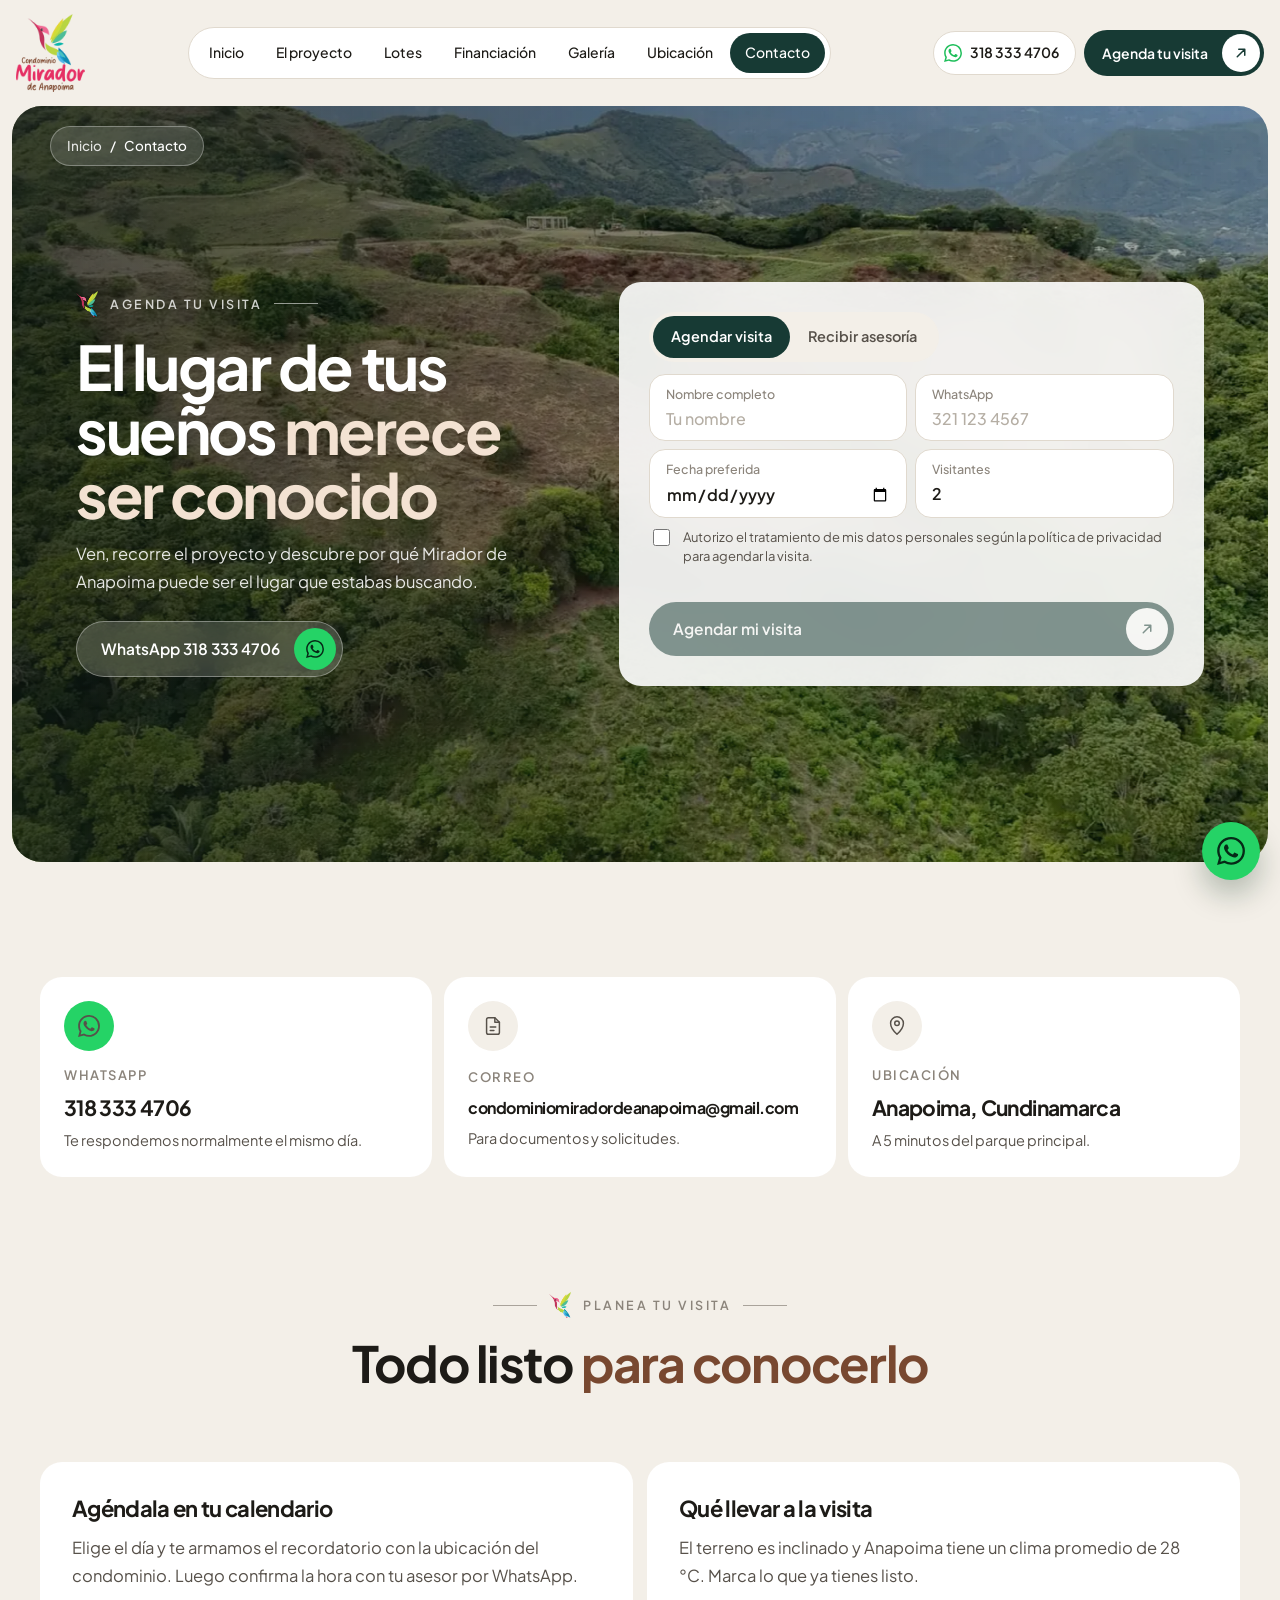
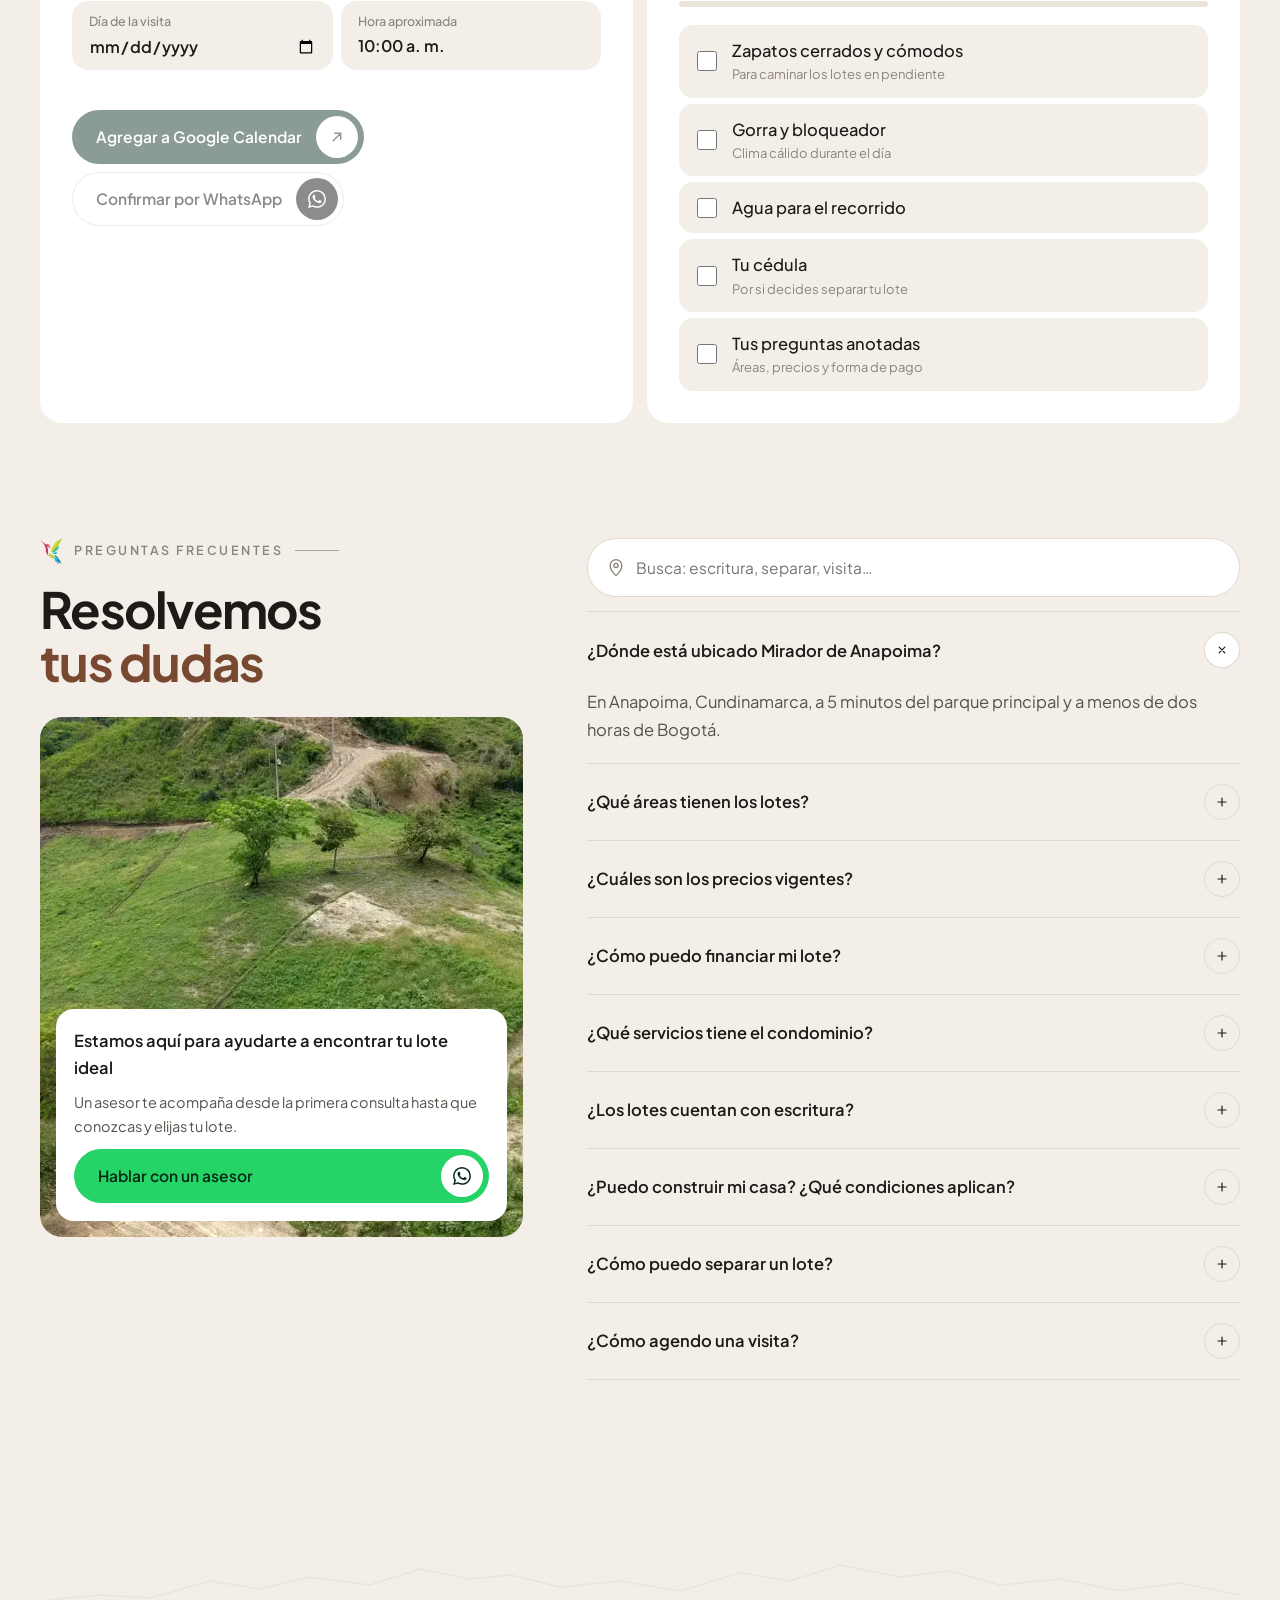
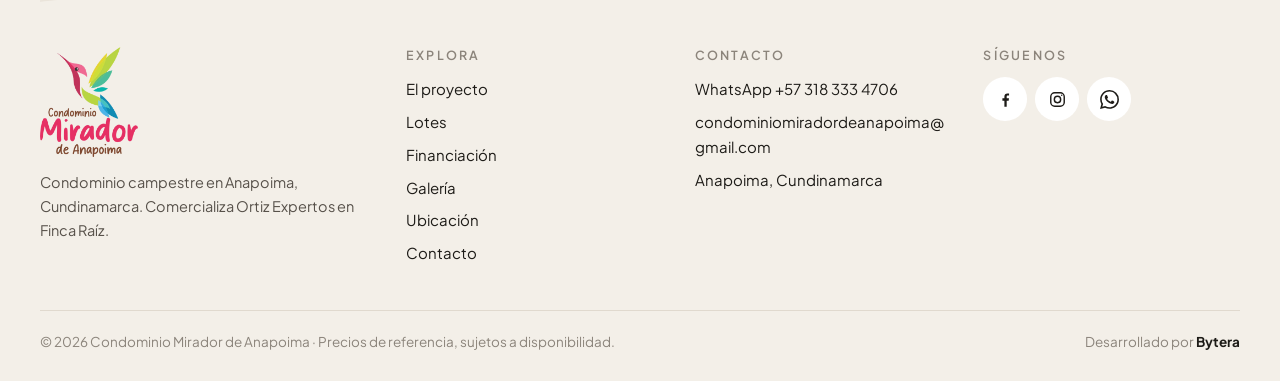
==== contacto.html @ 3b73dcd1 "Sitio de 7 páginas: día en Mirador, lotes con favoritos y comparador, simulador y planeación de visi" ====
<!doctype html>
<html lang="es">
<head>
<meta charset="utf-8">
<meta name="viewport" content="width=device-width, initial-scale=1, viewport-fit=cover">
<title>Contacto · Mirador de Anapoima</title>
<meta name="description" content="Agenda tu visita al Condominio Mirador de Anapoima o recibe asesoría por WhatsApp.">
<meta name="robots" content="noindex, nofollow">
<link rel="icon" href="fotos/colibri.png">
<link rel="preconnect" href="https://fonts.googleapis.com">
<link rel="preconnect" href="https://fonts.gstatic.com" crossorigin>
<link rel="stylesheet" href="https://fonts.googleapis.com/css2?family=Plus+Jakarta+Sans:wght@400;500;600;700;800&display=swap">
<link rel="stylesheet" href="estilos.css">
</head>
<body data-pagina="contacto">
<svg width="0" height="0" style="position:absolute" aria-hidden="true">
  <symbol id="i-flecha" viewBox="0 0 24 24"><path fill="none" stroke="currentColor" stroke-width="2" stroke-linecap="round" stroke-linejoin="round" d="M7 17L17 7M9 7h8v8"/></symbol>
  <symbol id="i-der" viewBox="0 0 24 24"><path fill="none" stroke="currentColor" stroke-width="2" stroke-linecap="round" stroke-linejoin="round" d="M5 12h14M13 6l6 6-6 6"/></symbol>
  <symbol id="i-izq" viewBox="0 0 24 24"><path fill="none" stroke="currentColor" stroke-width="2" stroke-linecap="round" stroke-linejoin="round" d="M19 12H5M11 6l-6 6 6 6"/></symbol>
  <symbol id="i-wa" viewBox="0 0 24 24"><path fill="currentColor" d="M17.472 14.382c-.297-.149-1.758-.867-2.03-.967-.273-.099-.471-.148-.67.15-.197.297-.767.966-.94 1.164-.173.199-.347.223-.644.075-.297-.15-1.255-.463-2.39-1.475-.883-.788-1.48-1.761-1.653-2.059-.173-.297-.018-.458.13-.606.134-.133.298-.347.446-.52.149-.174.198-.298.298-.497.099-.198.05-.371-.025-.52-.075-.149-.669-1.612-.916-2.207-.242-.579-.487-.5-.669-.51-.173-.008-.371-.01-.57-.01-.198 0-.52.074-.792.372-.272.297-1.04 1.016-1.04 2.479 0 1.462 1.065 2.875 1.213 3.074.149.198 2.096 3.2 5.077 4.487.709.306 1.262.489 1.694.625.712.227 1.36.195 1.871.118.571-.085 1.758-.719 2.006-1.413.248-.694.248-1.289.173-1.413-.074-.124-.272-.198-.57-.347m-5.421 7.403h-.004a9.87 9.87 0 01-5.031-1.378l-.361-.214-3.741.982.998-3.648-.235-.374a9.86 9.86 0 01-1.51-5.26c.001-5.45 4.436-9.884 9.888-9.884 2.64 0 5.122 1.03 6.988 2.898a9.825 9.825 0 012.893 6.994c-.003 5.45-4.437 9.884-9.885 9.884m8.413-18.297A11.815 11.815 0 0012.05 0C5.495 0 .16 5.335.157 11.892c0 2.096.547 4.142 1.588 5.945L.057 24l6.305-1.654a11.882 11.882 0 005.683 1.448h.005c6.554 0 11.89-5.335 11.893-11.893a11.821 11.821 0 00-3.48-8.413z"/></symbol>
  <symbol id="i-tel" viewBox="0 0 24 24"><path fill="none" stroke="currentColor" stroke-width="1.8" stroke-linecap="round" stroke-linejoin="round" d="M5 4h4l2 5-2.5 1.5a11 11 0 0 0 5 5L15 13l5 2v4a2 2 0 0 1-2 2A16 16 0 0 1 3 6a2 2 0 0 1 2-2"/></symbol>
  <symbol id="i-play" viewBox="0 0 24 24"><path fill="currentColor" d="M7 4.5v15a1 1 0 0 0 1.5.86l12.5-7.5a1 1 0 0 0 0-1.72L8.5 3.64A1 1 0 0 0 7 4.5z"/></symbol>
  <symbol id="i-check" viewBox="0 0 24 24"><path fill="none" stroke="currentColor" stroke-width="2.2" stroke-linecap="round" stroke-linejoin="round" d="M5 12.5l4.5 4.5L19 7.5"/></symbol>
  <symbol id="i-hoja" viewBox="0 0 24 24"><g fill="none" stroke="currentColor" stroke-width="1.6" stroke-linecap="round" stroke-linejoin="round"><path d="M5 19c0-8 5-13 15-14-1 10-6 15-14 15"/><path d="M5 19c3-4 6-7 10-9"/></g></symbol>
  <symbol id="i-casa" viewBox="0 0 24 24"><g fill="none" stroke="currentColor" stroke-width="1.6" stroke-linecap="round" stroke-linejoin="round"><path d="M4 11l8-7 8 7v9a1 1 0 0 1-1 1h-5v-6h-4v6H5a1 1 0 0 1-1-1z"/></g></symbol>
  <symbol id="i-pin" viewBox="0 0 24 24"><g fill="none" stroke="currentColor" stroke-width="1.6" stroke-linecap="round" stroke-linejoin="round"><path d="M12 21s7-6.2 7-12a7 7 0 0 0-14 0c0 5.8 7 12 7 12z"/><circle cx="12" cy="9" r="2.5"/></g></symbol>
  <symbol id="i-sube" viewBox="0 0 24 24"><g fill="none" stroke="currentColor" stroke-width="1.6" stroke-linecap="round" stroke-linejoin="round"><path d="M3 17l6-6 4 4 8-8"/><path d="M15 7h6v6"/></g></symbol>
  <symbol id="i-doc" viewBox="0 0 24 24"><g fill="none" stroke="currentColor" stroke-width="1.6" stroke-linecap="round" stroke-linejoin="round"><path d="M14 3H7a2 2 0 0 0-2 2v14a2 2 0 0 0 2 2h10a2 2 0 0 0 2-2V8z"/><path d="M14 3v5h5M9 13h6M9 17h4"/></g></symbol>
  <symbol id="i-escudo" viewBox="0 0 24 24"><g fill="none" stroke="currentColor" stroke-width="1.6" stroke-linecap="round" stroke-linejoin="round"><path d="M12 3l7 3v5c0 4.5-3 8.5-7 10-4-1.5-7-5.5-7-10V6z"/><path d="M9 12l2 2 4-4"/></g></symbol>
  <symbol id="i-arbol" viewBox="0 0 24 24"><g fill="none" stroke="currentColor" stroke-width="1.6" stroke-linecap="round" stroke-linejoin="round"><path d="M12 22v-6"/><path d="M12 16c-4 0-6-2.5-6-5.5S8.5 5 12 2c3.5 3 6 5.5 6 8.5S16 16 12 16z"/></g></symbol>
  <symbol id="i-sendero" viewBox="0 0 24 24"><g fill="none" stroke="currentColor" stroke-width="1.6" stroke-linecap="round" stroke-linejoin="round"><path d="M8 21c0-4 8-4 8-8s-6-3-6-6 3-4 3-4"/><circle cx="18" cy="5" r="2"/></g></symbol>
  <symbol id="i-cerrar" viewBox="0 0 24 24"><path fill="none" stroke="currentColor" stroke-width="2" stroke-linecap="round" d="M6 6l12 12M18 6L6 18"/></symbol>
  <symbol id="i-menu" viewBox="0 0 24 24"><path fill="none" stroke="currentColor" stroke-width="2" stroke-linecap="round" d="M4 8h16M4 16h16"/></symbol>
  <symbol id="i-fb" viewBox="0 0 24 24"><path fill="currentColor" d="M13.5 21v-7.5h2.5l.4-3h-2.9V8.6c0-.9.3-1.5 1.5-1.5h1.5V4.4c-.3 0-1.2-.1-2.2-.1-2.2 0-3.7 1.3-3.7 3.8v2.4H8.1v3h2.5V21z"/></symbol>
  <symbol id="i-ig" viewBox="0 0 24 24"><g fill="none" stroke="currentColor" stroke-width="1.8"><rect x="3.5" y="3.5" width="17" height="17" rx="5"/><circle cx="12" cy="12" r="4"/><circle cx="17.3" cy="6.7" r=".9" fill="currentColor" stroke="none"/></g></symbol>
</svg>
<a class="saltar" href="#contenido">Ir al contenido</a>
<div class="cab-envoltura" id="cab-env">
<header class="cab" id="cab">
  <a class="cab__logo" href="index.html" aria-label="Condominio Mirador de Anapoima, inicio"><img src="fotos/logo.webp" alt="Condominio Mirador de Anapoima" width="356" height="400"></a>
  <nav class="cab__nav" id="menu" aria-label="Páginas"><a href="index.html">Inicio</a><a href="proyecto.html">El proyecto</a><a href="lotes.html">Lotes</a><a href="financiacion.html">Financiación</a><a href="galeria.html">Galería</a><a href="ubicacion.html">Ubicación</a><a href="contacto.html" aria-current="page">Contacto</a></nav>
  <div class="cab__acc">
    <a class="cab__tel" data-wa="Hola, vengo de la página del Condominio Mirador de Anapoima y quiero más información." data-donde="cabecera" href="#"><svg><use href="#i-wa"/></svg>318 333 4706</a>
    <a class="btn btn--oscuro" href="contacto.html">Agenda tu visita<span class="btn__c"><svg><use href="#i-flecha"/></svg></span></a>
    <button class="cab__menu" type="button" aria-expanded="false" aria-controls="menu" aria-label="Abrir menú"><svg><use href="#i-menu"/></svg></button>
  </div>
</header>
</div>
<main id="contenido">

<div class="marco">
<section class="contacto contacto--hero sobre-foto" aria-labelledby="t-ph">
  <img class="contacto__foto" data-parallax src="fotos/montanas.webp" srcset="fotos/montanas-900.webp 900w, fotos/montanas.webp 1600w" sizes="100vw" alt="" width="1600" height="900" fetchpriority="high">
  <nav class="migas vidrio" aria-label="Ruta"><a href="index.html">Inicio</a><span aria-hidden="true">/</span><span>Contacto</span></nav>
  <div class="contacto__in carril" style="padding:0">
    <div>
      <p class="ceja"><img src="fotos/colibri.png" alt="" width="172" height="200">Agenda tu visita</p>
      <h1 id="t-ph" class="entra">El lugar de tus sueños <em>merece ser conocido</em></h1>
      <p class="texto entra" style="--d:.15s">Ven, recorre el proyecto y descubre por qué Mirador de Anapoima puede ser el lugar que estabas buscando.</p>
      <div class="contacto__wa entra" style="--d:.25s"><a class="btn btn--vidrio" data-wa="Hola, vengo de la página del Condominio Mirador de Anapoima y quiero más información." data-donde="contacto" href="#">WhatsApp 318 333 4706<span class="btn__c"><svg><use href="#i-wa"/></svg></span></a></div>
    </div>
    <div class="panel-form entra" style="--d:.2s" id="visita">
      <div class="pestanas" role="tablist" aria-label="Tipo de solicitud">
        <button type="button" role="tab" id="tab-visita" aria-selected="true" aria-controls="form-visita">Agendar visita</button>
        <button type="button" role="tab" id="tab-asesoria" aria-selected="false" aria-controls="f-asesoria">Recibir asesoría</button>
      </div>
      <form id="form-visita" role="tabpanel" aria-labelledby="tab-visita" novalidate>
        <div class="campos">
          <div class="campo"><label for="v-nombre">Nombre completo</label><input id="v-nombre" autocomplete="name" placeholder="Tu nombre"></div>
          <div class="campo"><label for="v-tel">WhatsApp</label><input id="v-tel" inputmode="tel" autocomplete="tel-national" placeholder="321 123 4567"></div>
          <div class="campo"><label for="v-fecha">Fecha preferida</label><input id="v-fecha" type="date"></div>
          <div class="campo"><label for="v-personas">Visitantes</label><select id="v-personas"><option>1</option><option selected>2</option><option>3</option><option>4</option><option>5</option><option value="6 o más">6 o más</option></select></div>
        </div>
        <label class="consentimiento"><input type="checkbox" id="v-ok">Autorizo el tratamiento de mis datos personales según la política de privacidad para agendar la visita.</label>
        <p class="form-msj" id="v-msj"></p>
        <a class="btn btn--oscuro btn--ancho" id="v-enviar" href="#" target="_blank" rel="noopener">Agendar mi visita<span class="btn__c"><svg><use href="#i-flecha"/></svg></span></a>
      </form>
      <form id="f-asesoria" role="tabpanel" aria-labelledby="tab-asesoria" hidden novalidate>
        <div class="campos">
          <div class="campo"><label for="a-nombre">Nombre completo</label><input id="a-nombre" autocomplete="name" placeholder="Tu nombre"></div>
          <div class="campo"><label for="a-tel">WhatsApp</label><input id="a-tel" inputmode="tel" autocomplete="tel-national" placeholder="321 123 4567"></div>
        </div>
        <fieldset style="border:0;padding:0;margin:0">
          <legend style="font-size:13px;color:var(--gris);margin-bottom:8px;font-weight:500">¿Qué buscas?</legend>
          <div class="opciones">
            <label><input type="radio" name="busca" value="vivir"><span>Vivir</span></label>
            <label><input type="radio" name="busca" value="vacacionar"><span>Vacacionar</span></label>
            <label><input type="radio" name="busca" value="invertir"><span>Invertir</span></label>
          </div>
        </fieldset>
        <label class="consentimiento"><input type="checkbox" id="a-ok">Autorizo el tratamiento de mis datos personales según la política de privacidad para recibir asesoría.</label>
        <p class="form-msj" id="a-msj"></p>
        <a class="btn btn--oscuro btn--ancho" id="a-enviar" href="#" target="_blank" rel="noopener">Recibir asesoría<span class="btn__c"><svg><use href="#i-wa"/></svg></span></a>
      </form>
    </div>
  </div>
</section>
</div>

<section class="seccion carril" aria-label="Canales de contacto">
  <div class="canales">
    <a class="canal" data-wa="Hola, vengo de la página del Condominio Mirador de Anapoima y quiero más información." data-donde="canal" href="#" data-revelar><span class="canal__ic canal__ic--wa"><svg><use href="#i-wa"/></svg></span><small>WhatsApp</small><b>318 333 4706</b><span>Te respondemos normalmente el mismo día.</span></a>
    <div class="canal" data-revelar style="--d:.1s"><span class="canal__ic"><svg><use href="#i-doc"/></svg></span><small>Correo</small><b class="canal__correo">condominiomiradordeanapoima@gmail.com</b><span>Para documentos y solicitudes.</span></div>
    <a class="canal" href="ubicacion.html" data-revelar style="--d:.2s"><span class="canal__ic"><svg><use href="#i-pin"/></svg></span><small>Ubicación</small><b>Anapoima, Cundinamarca</b><span>A 5 minutos del parque principal.</span></a>
  </div>
</section>

<section class="carril" aria-labelledby="t-planea" style="padding-bottom:clamp(72px,9vw,120px)">
  <div class="intro__titulo" data-revelar><p class="ceja"><img src="fotos/colibri.png" alt="" width="172" height="200">Planea tu visita</p><h2 id="t-planea">Todo listo <em>para conocerlo</em></h2></div>
  <div class="visita-util">
    <div class="util" data-revelar>
      <h3>Agéndala en tu calendario</h3>
      <p>Elige el día y te armamos el recordatorio con la ubicación del condominio. Luego confirma la hora con tu asesor por WhatsApp.</p>
      <div class="campos">
        <div class="campo"><label for="cal-fecha">Día de la visita</label><input id="cal-fecha" type="date"></div>
        <div class="campo"><label for="cal-hora">Hora aproximada</label><select id="cal-hora"><option value="08">8:00 a. m.</option><option value="10" selected>10:00 a. m.</option><option value="14">2:00 p. m.</option><option value="16">4:00 p. m.</option></select></div>
      </div>
      <p class="form-msj" id="cal-msj"></p>
      <div class="cal-acc">
        <a class="btn btn--oscuro" id="cal-google" href="#" target="_blank" rel="noopener">Agregar a Google Calendar<span class="btn__c"><svg><use href="#i-flecha"/></svg></span></a>
        <a class="btn btn--linea" id="cal-wa" href="#" target="_blank" rel="noopener">Confirmar por WhatsApp<span class="btn__c"><svg><use href="#i-wa"/></svg></span></a>
      </div>
    </div>
    <div class="util" data-revelar style="--d:.1s">
      <h3>Qué llevar a la visita</h3>
      <p>El terreno es inclinado y Anapoima tiene un clima promedio de 28 °C. Marca lo que ya tienes listo.</p>
      <div class="llevar__progreso" aria-hidden="true"><i id="llevar-barra"></i></div>
      <ul class="llevar" id="llevar">
        <li><label><input type="checkbox" value="zapatos"><span>Zapatos cerrados y cómodos<small>Para caminar los lotes en pendiente</small></span></label></li>
        <li><label><input type="checkbox" value="sol"><span>Gorra y bloqueador<small>Clima cálido durante el día</small></span></label></li>
        <li><label><input type="checkbox" value="agua"><span>Agua para el recorrido</span></label></li>
        <li><label><input type="checkbox" value="cedula"><span>Tu cédula<small>Por si decides separar tu lote</small></span></label></li>
        <li><label><input type="checkbox" value="preguntas"><span>Tus preguntas anotadas<small>Áreas, precios y forma de pago</small></span></label></li>
      </ul>
    </div>
  </div>
</section>

<section class="carril" aria-labelledby="t-faq" style="padding-bottom:clamp(72px,9vw,120px)">
  <div class="preguntas">
    <div data-revelar>
      <p class="ceja"><img src="fotos/colibri.png" alt="" width="172" height="200">Preguntas frecuentes</p>
      <h2 id="t-faq">Resolvemos <em>tus dudas</em></h2>
      <div class="asesor">
        <img data-parallax src="fotos/lote-arboles.webp" alt="" width="1600" height="900" loading="lazy">
        <div class="asesor__tarjeta">
          <b>Estamos aquí para ayudarte a encontrar tu lote ideal</b>
          <p>Un asesor te acompaña desde la primera consulta hasta que conozcas y elijas tu lote.</p>
          <a class="btn btn--wa btn--ancho" data-wa="Hola, vengo de la página del Condominio Mirador de Anapoima y quiero hablar con un asesor." data-donde="asesor" href="#">Hablar con un asesor<span class="btn__c"><svg><use href="#i-wa"/></svg></span></a>
        </div>
      </div>
    </div>
    <div data-revelar style="--d:.1s">
      <label class="faq-buscar"><svg><use href="#i-pin"/></svg><span class="sr-only">Buscar en las preguntas</span><input id="faq-buscar" type="search" placeholder="Busca: escritura, separar, visita…" autocomplete="off"></label>
      <p class="faq-nada" id="faq-nada" hidden>No encontramos esa pregunta. Escríbenos por WhatsApp y te respondemos.</p>
    <div class="faq" id="faq-lista">
      <details open><summary>¿Dónde está ubicado Mirador de Anapoima?</summary><p>En Anapoima, Cundinamarca, a 5 minutos del parque principal y a menos de dos horas de Bogotá.</p></details>
      <details><summary>¿Qué áreas tienen los lotes?</summary><p>Los lotes son desde 1.000 m². En el plano de la página de lotes ves el área de cada uno.</p></details>
      <details><summary>¿Cuáles son los precios vigentes?</summary><p>Los lotes están desde $220.000.000. El precio de cada lote te lo confirma tu asesor.</p></details>
      <details><summary>¿Cómo puedo financiar mi lote?</summary><p>Directo con el proyecto: separas con $2.000.000, completas la cuota inicial de $42.000.000 y pagas el saldo hasta en 12 meses.</p></details>
      <details><summary>¿Qué servicios tiene el condominio?</summary><p>Portería con control de acceso, zonas verdes y paisajismo, y senderos ecológicos.</p></details>
      <details><summary>¿Los lotes cuentan con escritura?</summary><p>Sí. Cada lote se entrega con escritura individual a nombre del comprador.</p></details>
      <details><summary>¿Puedo construir mi casa? ¿Qué condiciones aplican?</summary><p>Sí. Puedes partir de uno de los modelos de casa propuestos por el proyecto y adaptarlo a tu estilo. Tu asesor te explica las condiciones de construcción.</p></details>
      <details><summary>¿Cómo puedo separar un lote?</summary><p>Con $2.000.000, que se pagan en la cuenta del proyecto. Tu asesor te da los datos y te acompaña en el proceso.</p></details>
      <details><summary>¿Cómo agendo una visita?</summary><p>Con el formulario de esta página o por WhatsApp. Las visitas son con cita previa; si no puedes venir, te mostramos el proyecto por videollamada.</p></details>
    </div>
    </div>
  </div>
</section>

</main>
<footer class="pie">
  <div class="carril">
    <svg class="horizonte" data-revelar viewBox="0 0 1200 60" preserveAspectRatio="none" aria-hidden="true"><path d="M0 50 L60 44 L110 47 L170 30 L220 38 L270 26 L330 34 L380 18 L430 28 L470 24 L520 36 L580 30 L640 40 L700 22 L750 30 L800 14 L860 26 L910 20 L960 34 L1020 28 L1080 40 L1140 32 L1200 44"/></svg>
    <div class="pie__in">
      <div class="pie__marca">
        <img src="fotos/logo.webp" alt="Condominio Mirador de Anapoima" width="356" height="400" loading="lazy">
        <p>Condominio campestre en Anapoima, Cundinamarca. Comercializa Ortiz Expertos en Finca Raíz.</p>
      </div>
      <div>
        <h3>Explora</h3>
        <ul><li><a href="proyecto.html">El proyecto</a></li><li><a href="lotes.html">Lotes</a></li><li><a href="financiacion.html">Financiación</a></li><li><a href="galeria.html">Galería</a></li><li><a href="ubicacion.html">Ubicación</a></li><li><a href="contacto.html">Contacto</a></li></ul>
      </div>
      <div>
        <h3>Contacto</h3>
        <ul>
          <li><a data-wa="Hola, vengo de la página del Condominio Mirador de Anapoima y quiero más información." data-donde="pie" href="#">WhatsApp +57 318 333 4706</a></li>
          <li>condominiomiradordeanapoima@gmail.com</li>
          <li>Anapoima, Cundinamarca</li>
        </ul>
      </div>
      <div>
        <h3>Síguenos</h3>
        <div class="redes">
          <a href="https://www.facebook.com/people/Condominio-Mirador-de-Anapoima/61586547830422/" target="_blank" rel="noopener" aria-label="Facebook"><svg><use href="#i-fb"/></svg></a>
          <a href="https://instagram.com/condominiomiradoranapoima" target="_blank" rel="noopener" aria-label="Instagram"><svg><use href="#i-ig"/></svg></a>
          <a data-wa="Hola, vengo de la página del Condominio Mirador de Anapoima y quiero más información." data-donde="pie-redes" href="#" aria-label="WhatsApp"><svg><use href="#i-wa"/></svg></a>
        </div>
      </div>
    </div>
    <div class="pie__legal">
      <span>© 2026 Condominio Mirador de Anapoima · Precios de referencia, sujetos a disponibilidad.</span>
      <span>Desarrollado por <a href="https://wa.me/573237081669?text=Hola%20Bytera%2C%20vengo%20del%20sitio%20web%20de%20Condominio%20Mirador%20de%20Anapoima%20y%20me%20gust%C3%B3%20mucho.%20Quiero%20cotizar%20un%20sitio%20web%20profesional%20para%20mi%20negocio.%20%C2%BFCu%C3%A1ndo%20podemos%20hablar%3F" target="_blank" rel="noopener" style="text-decoration:none"><b>Bytera</b></a></span>
    </div>
  </div>
</footer>
<a class="wa-flota" data-wa="Hola, vengo de la página del Condominio Mirador de Anapoima y quiero más información." data-donde="flotante" href="#" aria-label="Escríbenos por WhatsApp"><svg><use href="#i-wa"/></svg></a>
<div class="barra-movil">
  <a class="btn btn--wa" data-wa="Hola, vengo de la página del Condominio Mirador de Anapoima y quiero más información." data-donde="barra-movil" href="#">WhatsApp</a>
  <a class="btn btn--oscuro" href="lotes.html">Ver lotes</a>
</div>
<dialog class="visor" id="visor" aria-label="Fotos del condominio">
  <div class="visor__in">
    <div class="visor__cab"><span id="visor-txt"></span><button type="button" data-cerrar aria-label="Cerrar"><svg><use href="#i-cerrar"/></svg></button></div>
    <div class="visor__img"><img id="visor-img" alt=""></div>
    <div class="visor__pie"><button type="button" data-ant aria-label="Foto anterior"><svg><use href="#i-izq"/></svg></button><button type="button" data-sig aria-label="Foto siguiente"><svg><use href="#i-der"/></svg></button></div>
  </div>
</dialog>
<script src="app.js" defer></script>
</body>
</html>
---- estilos.css ----
/* Lenguaje de las referencias: foto dentro de un marco redondeado sobre fondo crema, menú de vidrio,
   serif elegante con cursivas + sans limpia, datos en tarjetas de vidrio, pastillas con flecha en círculo,
   bloque verde profundo de contraste. El magenta del logo queda como acento fino. Apariencia clara a propósito. */
:root{
  color-scheme:light;
  --crema:#F3EFE8;
  --crema-2:#EAE4DA;
  --blanco:#FFFFFF;
  --tinta:#1D1B17;
  --tinta-2:#57514A;
  --gris:#8B847B;
  --linea:#E0D9CE;
  --verde:#173A34;
  --verde-2:#21493F;
  --cafe:#784830;
  --magenta:#E43060;
  --sobre-verde:#D9E0DA;
  --sobre-verde-2:#9DAEA3;
  --acento:#D23A63;
  --disponible:#7FA05A;
  --reservado:#D6A85A;
  --vendido:#CBC4B9;
  --whatsapp:#25D366;
  --whatsapp-tinta:#062A17;
  --f-sans:'Plus Jakarta Sans',system-ui,-apple-system,'Segoe UI',sans-serif;
  --r-marco:30px; --r-tarjeta:22px; --r-chico:14px;
  --curva:cubic-bezier(.22,.8,.26,1);
  --carril:1240px;
}
*,*::before,*::after{box-sizing:border-box}
[hidden]{display:none!important}
html{scroll-behavior:smooth;scroll-padding-top:90px;overflow-x:clip}
body{margin:0;background:var(--crema);color:var(--tinta);font-family:var(--f-sans);font-size:16.5px;line-height:1.65;-webkit-font-smoothing:antialiased;overflow-x:clip}
img{max-width:100%;height:auto;display:block}
a{color:inherit}
button,input,select{font:inherit;color:inherit}
:focus-visible{outline:2px solid var(--tinta);outline-offset:3px}
.sobre-foto :focus-visible,.verde :focus-visible{outline-color:#fff}
.sr-only{position:absolute!important;width:1px;height:1px;padding:0;margin:-1px;overflow:hidden;clip:rect(0,0,0,0);white-space:nowrap;border:0}
.carril{max-width:var(--carril);margin:0 auto;padding-left:max(20px,env(safe-area-inset-left,0px));padding-right:max(20px,env(safe-area-inset-right,0px))}
.marco{margin-inline:max(12px,env(safe-area-inset-left,0px))}
.saltar{position:fixed;top:-100px;left:16px;z-index:100;padding:12px 18px;background:#fff;border-radius:999px;font-weight:600}
.saltar:focus{top:12px}

/* Tipos */
h1,h2,h3{margin:0;font-weight:400;text-wrap:balance}
h2{font-family:var(--f-sans);font-weight:700;font-size:clamp(32px,3.9vw,52px);line-height:1.08;letter-spacing:-.035em}
h2 em,h1 em{font-style:normal;color:var(--cafe)}
h3{font-family:var(--f-sans);font-weight:600;font-size:18px;line-height:1.3}
.ceja{display:flex;align-items:center;gap:12px;margin:0 0 18px;font-size:12.5px;font-weight:600;letter-spacing:.2em;text-transform:uppercase;color:var(--gris)}
.ceja::after{content:"";width:44px;height:1px;background:currentColor;opacity:.7}
.ceja img{width:22px;height:auto;flex:none}
.texto{color:var(--tinta-2);margin:14px 0 0;max-width:52ch}
.seccion{padding-block:clamp(72px,9vw,120px)}

/* Botones: pastilla con flecha en círculo */
.btn{display:inline-flex;align-items:center;gap:14px;min-height:54px;padding:6px 6px 6px 24px;border-radius:999px;font-weight:600;font-size:15.5px;text-decoration:none;border:0;cursor:pointer;transition:background .25s,color .25s,transform .25s var(--curva);white-space:nowrap;line-height:1.2}
.btn__c{display:grid;place-items:center;width:42px;height:42px;border-radius:50%;flex:none;transition:transform .35s var(--curva)}
.btn__c svg{width:18px;height:18px}
.btn:hover .btn__c{transform:rotate(45deg)}
.btn--oscuro{background:var(--verde);color:#fff}
.btn--oscuro .btn__c{background:#fff;color:var(--verde)}
.btn--oscuro:hover{background:#15211B}
.btn--blanco{background:#fff;color:var(--tinta)}
.btn--blanco .btn__c{background:var(--verde);color:#fff}
.btn--vidrio{background:rgba(255,255,255,.16);color:#fff;border:1px solid rgba(255,255,255,.35);backdrop-filter:blur(14px);-webkit-backdrop-filter:blur(14px)}
.btn--vidrio .btn__c{background:var(--whatsapp);color:var(--whatsapp-tinta)}
.btn--wa{background:var(--whatsapp);color:var(--whatsapp-tinta)}
.btn--wa .btn__c{background:#fff;color:var(--whatsapp-tinta)}
.btn--linea{background:transparent;color:var(--tinta);box-shadow:inset 0 0 0 1px var(--linea)}
.btn--linea .btn__c{background:var(--tinta);color:#fff}
.btn--simple{padding:0 24px;justify-content:center}
.btn--ancho{width:100%;justify-content:space-between}
.btn[aria-disabled="true"]{opacity:.5}

/* Portada */
.hero{position:relative;margin-top:0;border-radius:var(--r-marco);overflow:hidden;min-height:max(560px,min(calc(100vh - 118px),820px));min-height:max(560px,min(calc(100svh - 118px),820px));color:#fff;display:flex;flex-direction:column;background:var(--verde)}
.hero__foto{position:absolute;inset:0;width:100%;height:100%;object-fit:cover;object-position:50% 52%}
.hero::after{content:"";position:absolute;inset:0;z-index:1;background:linear-gradient(180deg,rgba(15,22,18,.38) 0%,rgba(15,22,18,0) 28%,rgba(15,22,18,.05) 55%,rgba(15,22,18,.66) 100%);pointer-events:none}
.hero>.hero__cuerpo,.hero>.hero__chip{position:relative;z-index:3}
.hero__chip{align-self:flex-start;margin:22px 0 0 clamp(18px,3vw,44px);display:inline-flex;align-items:center;gap:10px;padding:8px 16px 8px 8px;border-radius:999px;font-size:13.5px;font-weight:600}
.hero__chip img{width:30px;height:30px;border-radius:50%;background:#fff;padding:4px;object-fit:contain}
.cab{display:flex;align-items:center;gap:16px;padding:14px max(16px,env(safe-area-inset-right,0px)) 14px max(16px,env(safe-area-inset-left,0px));max-width:1440px;margin:0 auto}
.cab__logo{flex:none;display:block}
.cab__logo img{height:78px;width:auto}
.cab__nav{display:flex;gap:2px;margin:0 auto;padding:5px;border-radius:999px;background:#fff;border:1px solid var(--linea)}
.cab__nav a{padding:8px 15px;border-radius:999px;font-size:14px;font-weight:500;text-decoration:none;white-space:nowrap;transition:background .2s,color .2s}
.cab__nav a:hover{background:var(--crema);color:var(--tinta)}
.cab__acc{display:flex;align-items:center;gap:8px;flex:none}
.cab__tel{display:inline-flex;align-items:center;gap:8px;padding:9px 16px 9px 10px;border-radius:999px;background:#fff;border:1px solid var(--linea);font-size:14px;font-weight:600;text-decoration:none;white-space:nowrap}
.cab__tel svg{width:18px;height:18px;color:#1EBE5A}
.cab__acc .btn{min-height:46px;padding:4px 4px 4px 18px;font-size:14px}
.cab__acc .btn .btn__c{width:38px;height:38px}
.cab__menu{display:none;width:46px;height:46px;border-radius:50%;border:1px solid var(--linea);background:#fff;color:var(--tinta);cursor:pointer;place-items:center}
.cab__menu svg{width:20px;height:20px}
.hero__cuerpo{flex:1;display:grid;padding-top:40px;grid-template-columns:minmax(0,1fr) 230px;gap:24px;align-items:end;padding:0 clamp(18px,3vw,44px) clamp(96px,10vw,120px)}
.hero__sub{font-size:12.5px;font-weight:600;letter-spacing:.2em;text-transform:uppercase;margin:0 0 14px;color:rgba(255,255,255,.85)}
.hero h1{font-family:var(--f-sans);font-weight:700;font-size:clamp(44px,6vw,88px);line-height:1;letter-spacing:-.045em;max-width:12ch;animation:subir 1s var(--curva) both}
@keyframes subir{from{transform:translateY(18px)}to{transform:none}}
.hero h1 em{font-style:normal;color:#F3E2D2}
.hero__lead{max-width:40ch;margin:16px 0 0;color:rgba(255,255,255,.88);font-size:16px}
.cifras-vidrio{display:grid;gap:10px}
.vidrio{background:rgba(255,255,255,.14);border:1px solid rgba(255,255,255,.3);backdrop-filter:blur(18px);-webkit-backdrop-filter:blur(18px);border-radius:18px;padding:14px 18px}
.cifras-vidrio .vidrio b{display:block;font-family:var(--f-sans);font-weight:600;letter-spacing:-.03em;font-size:40px;line-height:1}
.cifras-vidrio .vidrio span{display:block;font-size:13.5px;color:rgba(255,255,255,.85);margin-top:4px;line-height:1.35}
.hero__pie{position:absolute;left:50%;bottom:0;transform:translateX(-50%);z-index:4;display:flex;gap:8px;padding:12px 12px 0;background:var(--crema);border-radius:26px 26px 0 0}
.hero__pie::before,.hero__pie::after{content:"";position:absolute;bottom:0;width:26px;height:26px;background:radial-gradient(circle at 0 0,transparent 25px,var(--crema) 26px)}
.hero__pie::before{left:-26px;background:radial-gradient(circle at 0 0,transparent 25px,var(--crema) 26px)}
.hero__pie::after{right:-26px;background:radial-gradient(circle at 100% 0,transparent 25px,var(--crema) 26px)}

/* Conoce */
.intro__titulo{text-align:center;max-width:760px;margin:0 auto clamp(44px,6vw,72px)}
.intro__titulo .ceja{justify-content:center}
.intro__titulo .ceja::before{content:"";width:44px;height:1px;background:currentColor;opacity:.7}
.intro{display:grid;grid-template-columns:minmax(0,1fr) minmax(0,1.05fr) minmax(0,1fr);gap:clamp(24px,4vw,56px);align-items:stretch}
.intro__txt{display:flex;flex-direction:column;gap:16px}
.intro__txt h3{font-size:22px;font-weight:600;letter-spacing:-.01em}
.intro__txt p{margin:0;color:var(--tinta-2)}
.intro__txt .btn{align-self:flex-start;margin-top:6px}
.intro__comer{margin-top:auto;padding-top:22px;font-size:13.5px;color:var(--gris)}
.intro__comer b{color:var(--tinta);font-weight:600}
.intro__foto{position:relative;border-radius:var(--r-tarjeta);overflow:hidden;min-height:440px;display:block;color:#fff;text-decoration:none}
.intro__foto img{position:absolute;inset:0;width:100%;height:100%;object-fit:cover;transition:transform 1s var(--curva)}
.intro__foto:hover img{transform:scale(1.04)}
.intro__foto::after{content:"";position:absolute;inset:0;background:linear-gradient(180deg,rgba(0,0,0,0) 55%,rgba(0,0,0,.55))}
.intro__play{position:absolute;z-index:1;left:18px;bottom:18px;right:18px;display:flex;align-items:center;gap:12px;font-weight:600;font-size:15px}
.intro__play span{display:grid;place-items:center;width:52px;height:52px;border-radius:50%;background:rgba(255,255,255,.2);border:1px solid rgba(255,255,255,.45);backdrop-filter:blur(12px);-webkit-backdrop-filter:blur(12px);flex:none}
.intro__play svg{width:18px;height:18px;margin-left:2px}
.intro__play small{display:block;font-weight:500;opacity:.85;font-size:13px}
.lista-fina{list-style:none;margin:0;padding:0;display:grid;align-content:start}
.lista-fina li{padding:16px 0;border-bottom:1px solid var(--linea)}
.lista-fina li:first-child{padding-top:0}
.lista-fina b{display:block;font-weight:600;font-size:16px}
.lista-fina span{display:block;color:var(--tinta-2);font-size:15px;margin-top:2px}
.cifras{display:grid;grid-template-columns:repeat(4,minmax(0,1fr));margin-top:clamp(56px,7vw,88px);border-top:1px solid var(--linea)}
.cifras div{padding:26px 24px 0;border-left:1px solid var(--linea)}
.cifras div:first-child{border-left:0;padding-left:0}
.cifras b{display:block;font-family:var(--f-sans);font-weight:600;letter-spacing:-.03em;font-size:clamp(44px,4.6vw,64px);line-height:1;letter-spacing:-.01em;font-variant-numeric:tabular-nums}
.cifras span{display:block;margin-top:8px;font-size:12.5px;font-weight:600;letter-spacing:.16em;text-transform:uppercase;color:var(--gris)}

/* Por qué Mirador */
.razones{position:relative;border-radius:var(--r-marco);overflow:hidden;color:#fff;padding:clamp(40px,6vw,80px) clamp(22px,5vw,72px)}
.razones__foto{position:absolute;inset:0;width:100%;height:100%;object-fit:cover}
.razones::after{content:"";position:absolute;inset:0;background:linear-gradient(90deg,rgba(14,22,17,.78),rgba(14,22,17,.35))}
.razones__in{position:relative;z-index:1;display:grid;grid-template-columns:minmax(0,.85fr) minmax(0,1.15fr);gap:clamp(28px,5vw,64px);align-items:center}
.razones h2{color:#fff}
.razones h2 em{color:rgba(255,255,255,.75)}
.razones .ceja{color:rgba(255,255,255,.75)}
.razones__grid{display:grid;grid-template-columns:1fr 1fr;gap:12px}
.razon{padding:22px}
.razon svg{width:28px;height:28px;margin-bottom:16px}
.razon h3{color:#fff;font-size:17px}
.razon p{margin:6px 0 0;font-size:14.5px;line-height:1.5;color:rgba(255,255,255,.82)}
.incluye{display:grid;grid-template-columns:repeat(4,minmax(0,1fr));margin-top:14px;background:#fff;border-radius:var(--r-tarjeta);padding:8px}
.incluye div{display:flex;align-items:center;gap:14px;padding:18px 20px;border-left:1px solid var(--linea)}
.incluye div:first-child{border-left:0}
.incluye i{display:grid;place-items:center;width:44px;height:44px;border-radius:50%;background:var(--crema);flex:none}
.incluye svg{width:20px;height:20px}
.incluye b{font-weight:600;font-size:15px;line-height:1.3}

/* Lotes */
.lotes{display:grid;grid-template-columns:minmax(0,.78fr) minmax(0,1.22fr);gap:clamp(24px,4vw,48px);align-items:start}
.datos-lote{list-style:none;margin:26px 0 0;padding:0;display:grid;gap:8px}
.datos-lote li{display:flex;align-items:center;gap:14px}
.datos-lote b{flex:none;min-width:150px;padding:9px 16px;border-radius:999px;background:var(--verde);color:#fff;font-weight:600;font-size:14.5px;text-align:center;font-variant-numeric:tabular-nums}
.datos-lote span{color:var(--tinta-2);font-size:15px}
.aviso{margin:22px 0 0;padding:12px 16px;border-radius:var(--r-chico);background:#FBF3DF;color:#5F4B12;font-size:14px;line-height:1.5}
.aviso b{color:#3F310A}
.plano{background:#fff;border-radius:var(--r-tarjeta);padding:12px;min-width:0}
.plano__lienzo{position:relative}
.plano svg{display:block;width:100%;height:auto;border-radius:14px}
.lote{cursor:pointer}
.lote:hover path{filter:brightness(1.08)}
.lote:focus-visible{outline:none}
.lote:focus-visible path,.lote.is-activo path{stroke:var(--tinta);stroke-width:3}
.marcador{position:absolute;width:42px;height:42px;border-radius:50%;background:#fff;box-shadow:0 8px 20px rgba(0,0,0,.25);display:grid;place-items:center;transform:translate(-50%,-115%);left:50%;top:50%;transition:left .9s var(--curva),top .9s var(--curva),opacity .3s;pointer-events:none;opacity:0}
.marcador::after{content:"";position:absolute;bottom:-6px;left:50%;width:12px;height:12px;background:#fff;transform:translateX(-50%) rotate(45deg);border-radius:2px}
.marcador img{width:26px;position:relative;z-index:1}
.marcador.is-visible{opacity:1}
.leyenda{display:flex;flex-wrap:wrap;gap:8px 18px;align-items:center;padding:12px 6px 2px;font-size:14px;color:var(--tinta-2)}
.leyenda span{display:inline-flex;align-items:center;gap:8px}
.leyenda i{width:12px;height:12px;border-radius:4px;display:inline-block}
.leyenda label{margin-left:auto;display:inline-flex;align-items:center;gap:8px;font-weight:600;color:var(--tinta);cursor:pointer}
.leyenda input{accent-color:var(--verde);width:17px;height:17px}
.ficha{margin-top:24px;background:#fff;border-radius:var(--r-tarjeta);padding:22px;display:grid;gap:14px}
.ficha__vacia b{display:block;font-family:var(--f-sans);font-weight:600;letter-spacing:-.03em;font-size:28px;line-height:1.05}
.ficha__vacia p{margin:6px 0 0;color:var(--tinta-2);font-size:15px}
.ficha__num{display:flex;justify-content:space-between;align-items:flex-start;gap:10px}
.ficha__num small{display:block;font-size:12px;font-weight:600;letter-spacing:.18em;text-transform:uppercase;color:var(--gris)}
.ficha__num b{font-family:var(--f-sans);font-weight:600;letter-spacing:-.03em;font-size:56px;line-height:.95}
.estado{display:inline-flex;align-items:center;gap:7px;padding:6px 12px;border-radius:999px;font-size:13px;font-weight:600;white-space:nowrap}
.estado::before{content:"";width:7px;height:7px;border-radius:50%;background:currentColor}
.estado--disponible{background:#EEF3E5;color:#4D6B2C}
.estado--reservado{background:#F8EEDA;color:#82601E}
.estado--vendido{background:#F0EDE8;color:#6F675E}
.filas{margin:0;padding:0;list-style:none}
.filas li{display:flex;justify-content:space-between;gap:14px;padding:11px 0;border-bottom:1px solid var(--linea);font-size:15px}
.filas li span{color:var(--tinta-2)}
.filas li b{font-weight:600;text-align:right;font-variant-numeric:tabular-nums}
.elegir select{appearance:none;-webkit-appearance:none;width:100%;border:1px solid var(--linea);border-radius:999px;padding:12px 44px 12px 18px;background:#fff url("data:image/svg+xml,%3Csvg xmlns='http://www.w3.org/2000/svg' viewBox='0 0 24 24' fill='none' stroke='%231D1B17' stroke-width='2' stroke-linecap='round'%3E%3Cpath d='M6 9l6 6 6-6'/%3E%3C/svg%3E") right 16px center/16px no-repeat;font-weight:600;font-size:15px}

/* Financiación: bloque verde */
.verde{background:var(--verde);color:var(--sobre-verde);border-radius:var(--r-marco)}
.verde h2{color:#fff}
.verde h2 em{color:var(--sobre-verde-2)}
.verde .ceja{color:var(--sobre-verde-2)}
.verde .texto{color:var(--sobre-verde)}
.sim{display:grid;grid-template-columns:minmax(0,1fr) minmax(0,1fr);gap:clamp(28px,5vw,72px);align-items:start;padding:clamp(36px,6vw,80px) clamp(22px,5vw,72px)}
.sim form{margin-top:30px;display:grid;gap:22px}
.ctrl{display:grid;gap:8px}
.ctrl__cab{display:flex;justify-content:space-between;align-items:baseline;gap:12px;flex-wrap:wrap;font-size:14px}
.ctrl__cab label,.ctrl__cab .et{font-weight:600;color:#fff}
.ctrl__cab small{color:var(--sobre-verde-2);font-size:13.5px}
.monto{display:flex;align-items:baseline;gap:6px;border-bottom:1px solid rgba(255,255,255,.3);padding:0 0 8px}
.monto:focus-within{border-color:#fff}
.monto span{font-family:var(--f-sans);font-weight:600;letter-spacing:-.03em;font-size:30px;color:var(--sobre-verde-2)}
.monto input{width:100%;min-width:0;border:0;outline:0;background:transparent;font-family:var(--f-sans);font-weight:600;letter-spacing:-.03em;font-size:clamp(34px,3.6vw,46px);color:#fff;font-variant-numeric:tabular-nums;padding:0;line-height:1.1}
.monto--chico span{font-size:24px}
.monto--chico input{font-size:30px}
.ctrl.is-error .monto{border-color:#FF9DB4}
.error{font-size:13.5px;color:#FFB3C5;margin:0;font-weight:600}
.dos{display:grid;grid-template-columns:1fr 1fr;gap:22px}
.fijo{font-family:var(--f-sans);font-weight:600;letter-spacing:-.03em;font-size:30px;color:#fff;padding:0 0 8px;border-bottom:1px dashed rgba(255,255,255,.25);line-height:1.1}
.segmento{display:inline-flex;padding:4px;border-radius:999px;background:rgba(255,255,255,.08);border:1px solid rgba(255,255,255,.16);justify-self:start}
.segmento button{border:0;background:transparent;padding:9px 18px;border-radius:999px;font-weight:600;font-size:14.5px;cursor:pointer;color:var(--sobre-verde)}
.segmento button[aria-pressed="true"]{background:#fff;color:var(--verde)}
.rango{width:100%;accent-color:#fff;height:26px}
.marcas{display:flex;justify-content:space-between;font-size:12.5px;color:var(--sobre-verde-2)}
.lote-elegido{display:flex;justify-content:space-between;align-items:center;gap:12px;padding:10px 10px 10px 16px;border-radius:999px;background:rgba(255,255,255,.1);font-weight:600;color:#fff;font-size:14.5px}
.lote-elegido button{border:0;background:#fff;color:var(--verde);border-radius:999px;padding:6px 12px;font-weight:600;font-size:13px;cursor:pointer}
.resumen{background:#fff;color:var(--tinta);border-radius:var(--r-tarjeta);padding:26px}
.resumen small{display:block;font-size:14px;color:var(--gris)}
.resumen__cuota{display:block;font-family:var(--f-sans);font-weight:600;letter-spacing:-.03em;font-size:clamp(48px,5.4vw,72px);line-height:1;margin-top:6px;font-variant-numeric:tabular-nums;white-space:nowrap}
.resumen__det{margin:8px 0 14px;color:var(--tinta-2);font-size:15px}
.cotiza{margin-top:18px;padding-top:18px;border-top:1px solid var(--linea);display:grid;gap:10px}
.cotiza b.t{font-weight:600;font-size:16px}
.campos{display:grid;grid-template-columns:1fr 1fr;gap:8px}
.campo{background:var(--crema);border:1px solid transparent;border-radius:16px;padding:9px 16px 7px;min-width:0;transition:border-color .2s,background .2s}
.campo:focus-within{border-color:var(--tinta);background:#fff}
.campo label{display:block;font-size:12.5px;color:var(--gris);font-weight:500}
.campo input,.campo select{width:100%;border:0;outline:0;background:transparent;padding:1px 0;font-size:16px;font-weight:600;min-width:0}
.campo select{appearance:none;-webkit-appearance:none;cursor:pointer}
.campo input::placeholder{color:#B5AEA4;font-weight:500}
.campo.is-error{border-color:var(--acento)}
.form-msj{font-size:13.5px;color:var(--acento);margin:0;min-height:1.2em;font-weight:600}
.legal{font-size:12.5px;color:var(--gris);margin:14px 0 0}
.verde .legal{color:var(--sobre-verde-2);padding:0 clamp(22px,5vw,72px) clamp(28px,4vw,44px);margin:0}

/* Recorrido y portafolio */
.doble{display:grid;grid-template-columns:minmax(0,1.15fr) minmax(0,.85fr);gap:14px}
.tour{position:relative;border-radius:var(--r-tarjeta);overflow:hidden;min-height:480px;color:#fff;text-decoration:none;display:flex;flex-direction:column;justify-content:space-between;padding:28px}
.tour img{position:absolute;inset:0;width:100%;height:100%;object-fit:cover;transition:transform 1.2s var(--curva)}
.tour:hover img{transform:scale(1.04)}
.tour::after{content:"";position:absolute;inset:0;background:linear-gradient(180deg,rgba(0,0,0,.35),rgba(0,0,0,0) 40%,rgba(0,0,0,.6))}
.tour>*:not(img){position:relative;z-index:1}
.tour__sello{align-self:flex-start;padding:8px 14px;border-radius:999px;font-size:13px;font-weight:600}
.tour__centro{position:absolute!important;left:50%;top:50%;transform:translate(-50%,-50%);width:118px;height:118px;border-radius:50%;display:grid;place-items:center;font-family:var(--f-sans);font-weight:600;letter-spacing:-.03em;font-size:36px}
.tour__centro::before{content:"";position:absolute;inset:-12px;border-radius:50%;border:1px solid rgba(255,255,255,.5);animation:latido 2.6s ease-out infinite}
@keyframes latido{from{transform:scale(.9);opacity:1}to{transform:scale(1.25);opacity:0}}
.tour h3{font-family:var(--f-sans);font-weight:600;letter-spacing:-.03em;font-size:clamp(30px,3vw,40px);line-height:1.05;max-width:16ch}
.tour p{margin:8px 0 0;max-width:40ch;color:rgba(255,255,255,.88);font-size:15px}
.portafolio{background:#fff;border-radius:var(--r-tarjeta);padding:clamp(24px,3vw,34px);display:flex;flex-direction:column;gap:14px}
.portafolio h3{font-family:var(--f-sans);font-weight:600;letter-spacing:-.03em;font-size:clamp(30px,3vw,40px);line-height:1.05}
.portafolio ul{list-style:none;margin:0;padding:0;display:grid;gap:8px}
.portafolio li{display:flex;gap:10px;align-items:flex-start;color:var(--tinta-2);font-size:15px}
.portafolio li svg{width:18px;height:18px;flex:none;margin-top:3px;color:var(--disponible)}
.portafolio form{margin-top:auto;display:grid;gap:8px}

/* Galería */
.galeria__cab{display:flex;flex-wrap:wrap;justify-content:space-between;align-items:end;gap:20px;margin-bottom:26px}
.filtros{display:flex;flex-wrap:wrap;gap:6px}
.filtros button{border:1px solid var(--linea);background:transparent;border-radius:999px;padding:8px 16px;font-weight:600;font-size:14px;cursor:pointer}
.filtros button[aria-pressed="true"]{background:var(--tinta);border-color:var(--tinta);color:#fff}
.bento{display:grid;grid-template-columns:repeat(4,minmax(0,1fr));grid-auto-rows:220px;gap:12px}
.foto{position:relative;overflow:hidden;border-radius:var(--r-tarjeta);border:0;padding:0;cursor:pointer;color:#fff;text-decoration:none;text-align:left;background:var(--crema-2)}
.foto img{width:100%;height:100%;object-fit:cover;transition:transform 1s var(--curva)}
.foto:hover img{transform:scale(1.05)}
.foto::after{content:"";position:absolute;inset:0;background:linear-gradient(180deg,rgba(0,0,0,0) 55%,rgba(0,0,0,.55));pointer-events:none}
.foto__pie{position:absolute;z-index:1;left:16px;right:16px;bottom:14px;font-weight:600;font-size:14.5px;line-height:1.3}
.foto__chip{position:absolute;z-index:1;left:14px;top:14px;padding:5px 12px;border-radius:999px;font-size:12.5px;font-weight:600}
.foto--g{grid-column:span 2;grid-row:span 2}
.foto--a{grid-row:span 2}
.foto .play{position:absolute;z-index:1;left:50%;top:50%;transform:translate(-50%,-50%);width:64px;height:64px;border-radius:50%;display:grid;place-items:center}
.foto .play svg{width:20px;height:20px;margin-left:3px}

/* Ubicación */
.ubica{display:grid;grid-template-columns:minmax(0,1.2fr) minmax(0,.8fr);gap:14px;align-items:stretch}
.mapa{position:relative;border-radius:var(--r-tarjeta);overflow:hidden;min-height:440px;display:block;background:#EDEAE3}
.mapa img{position:absolute;inset:0;width:100%;height:100%;object-fit:cover;filter:saturate(.75)}
.mapa__pin{position:absolute;left:50%;top:50%;transform:translate(-50%,-100%);display:flex;flex-direction:column;align-items:center;gap:8px}
.mapa__etq{background:var(--verde);color:#fff;padding:9px 16px;border-radius:999px;font-weight:600;font-size:14px;white-space:nowrap;box-shadow:0 10px 24px rgba(0,0,0,.2)}
.mapa__punto{width:22px;height:22px;border-radius:50%;background:var(--acento);border:4px solid #fff;box-shadow:0 0 0 0 rgba(210,58,99,.5);animation:pulso 2.2s ease-out infinite}
@keyframes pulso{to{box-shadow:0 0 0 22px rgba(210,58,99,0)}}
.mapa__cred{position:absolute;right:10px;bottom:8px;font-size:11px;color:#6F675E;background:rgba(255,255,255,.8);padding:2px 8px;border-radius:999px}
.ubica__info{background:#fff;border-radius:var(--r-tarjeta);padding:clamp(24px,3vw,34px);display:flex;flex-direction:column;gap:6px}
.ubica__info h3{font-family:var(--f-sans);font-weight:600;letter-spacing:-.03em;font-size:clamp(30px,3vw,38px);line-height:1.05}
.ubica__info .filas{margin:14px 0 20px}
.ubica__info .btn{margin-top:auto;align-self:flex-start}
.coord{font-size:13px;color:var(--gris);letter-spacing:.06em;font-variant-numeric:tabular-nums}

/* Preguntas */
.preguntas{display:grid;grid-template-columns:minmax(0,.85fr) minmax(0,1.15fr);gap:clamp(28px,5vw,72px);align-items:start}
.asesor{position:relative;border-radius:var(--r-tarjeta);overflow:hidden;min-height:520px;display:flex;align-items:flex-end;padding:16px;margin-top:28px}
.asesor img{position:absolute;inset:0;width:100%;height:100%;object-fit:cover}
.asesor__tarjeta{position:relative;background:#fff;border-radius:18px;padding:18px;display:grid;gap:10px;width:100%}
.asesor__tarjeta b{display:block;font-weight:600}
.asesor__tarjeta p{margin:0;color:var(--tinta-2);font-size:14.5px}
.faq details{border-bottom:1px solid var(--linea)}
.faq details:first-child{border-top:1px solid var(--linea)}
.faq summary{list-style:none;cursor:pointer;display:flex;justify-content:space-between;align-items:center;gap:18px;padding:20px 0;font-weight:600;font-size:16.5px}
.faq summary::-webkit-details-marker{display:none}
.faq summary::after{content:"";flex:none;width:36px;height:36px;border-radius:50%;border:1px solid var(--linea);background:url("data:image/svg+xml,%3Csvg xmlns='http://www.w3.org/2000/svg' viewBox='0 0 24 24' fill='none' stroke='%231D1B17' stroke-width='1.8' stroke-linecap='round'%3E%3Cpath d='M12 6v12M6 12h12'/%3E%3C/svg%3E") center/16px no-repeat;transition:transform .3s var(--curva),background-color .3s}
.faq details[open] summary::after{transform:rotate(45deg);background-color:#fff}
.faq details p{margin:0 0 20px;color:var(--tinta-2);max-width:60ch}

/* Contacto: formulario de vidrio sobre foto */
.contacto{position:relative;border-radius:var(--r-marco);overflow:hidden;color:#fff;padding:clamp(40px,6vw,80px) clamp(22px,5vw,72px)}
.contacto__foto{position:absolute;inset:0;width:100%;height:100%;object-fit:cover}
.contacto::after{content:"";position:absolute;inset:0;background:linear-gradient(90deg,rgba(14,22,17,.72),rgba(14,22,17,.25))}
.contacto__in{position:relative;z-index:1;display:grid;grid-template-columns:minmax(0,.9fr) minmax(0,1.1fr);gap:clamp(28px,5vw,64px);align-items:center}
.contacto h2{color:#fff}
.contacto h2 em{color:rgba(255,255,255,.78)}
.contacto .ceja{color:rgba(255,255,255,.78)}
.contacto .texto{color:rgba(255,255,255,.88)}
.contacto__wa{margin-top:26px}
.panel-form{background:rgba(255,255,255,.9);color:var(--tinta);backdrop-filter:blur(20px);-webkit-backdrop-filter:blur(20px);border-radius:var(--r-tarjeta);padding:clamp(20px,3vw,30px);display:grid;gap:12px}
.pestanas{display:flex;padding:4px;border-radius:999px;background:var(--crema);justify-self:start}
.pestanas button{border:0;background:transparent;padding:9px 18px;border-radius:999px;font-weight:600;font-size:14.5px;cursor:pointer;color:var(--tinta-2)}
.pestanas button[aria-selected="true"]{background:var(--verde);color:#fff}
.panel-form form{display:grid;gap:10px}
.panel-form .campo{background:#fff;border-color:var(--linea)}
.opciones{display:flex;flex-wrap:wrap;gap:6px}
.opciones label{position:relative;cursor:pointer}
.opciones input{position:absolute;opacity:0;pointer-events:none}
.opciones span{display:inline-block;padding:9px 16px;border-radius:999px;border:1px solid var(--linea);background:#fff;font-weight:600;font-size:14px}
.opciones input:checked+span{background:var(--verde);border-color:var(--verde);color:#fff}
.opciones input:focus-visible+span{outline:2px solid var(--tinta);outline-offset:2px}
.consentimiento{display:flex;gap:10px;align-items:flex-start;font-size:13px;color:var(--tinta-2);cursor:pointer;line-height:1.45}
.consentimiento input{width:17px;height:17px;margin-top:1px;accent-color:var(--verde);flex:none}
.consentimiento.is-error{color:var(--acento)}

/* Pie */
.pie{padding-block:56px 28px}
.pie__in{display:grid;grid-template-columns:minmax(0,1.3fr) repeat(3,minmax(0,1fr));gap:32px}
.pie__marca img{height:110px;width:auto}
.pie__marca p{color:var(--tinta-2);font-size:14.5px;margin:14px 0 0;max-width:34ch}
.pie h3{font-size:12.5px;font-weight:600;letter-spacing:.18em;text-transform:uppercase;color:var(--gris);margin-bottom:14px}
.pie ul{list-style:none;margin:0;padding:0;display:grid;gap:8px;font-size:15px}
.pie li{min-width:0;overflow-wrap:anywhere}
.pie a{text-decoration:none}
.pie a:hover{text-decoration:underline}
.redes{display:flex;gap:8px}
.redes a{width:44px;height:44px;border-radius:50%;background:#fff;display:grid;place-items:center}
.redes svg{width:19px;height:19px}
.pie__legal{display:flex;flex-wrap:wrap;justify-content:space-between;gap:10px 24px;margin-top:44px;padding-top:20px;border-top:1px solid var(--linea);font-size:13.5px;color:var(--gris)}
.pie__legal b{color:var(--tinta)}

.wa-flota{position:fixed;right:calc(20px + env(safe-area-inset-right,0px));bottom:calc(20px + env(safe-area-inset-bottom,0px));z-index:40;width:58px;height:58px;border-radius:50%;background:var(--whatsapp);color:var(--whatsapp-tinta);display:grid;place-items:center;box-shadow:0 14px 30px rgba(6,42,23,.28)}
.wa-flota svg{width:28px;height:28px}
.barra-movil{display:none}

/* Visor */
.visor{border:0;padding:0;max-width:none;max-height:none;width:100%;height:100%;background:rgba(15,18,16,.95);color:#fff}
.visor::backdrop{background:rgba(15,18,16,.6)}
.visor__in{height:100%;display:grid;grid-template-rows:auto 1fr auto;padding:max(14px,env(safe-area-inset-top,0px)) max(14px,env(safe-area-inset-right,0px)) max(14px,env(safe-area-inset-bottom,0px)) max(14px,env(safe-area-inset-left,0px))}
.visor__cab{display:flex;justify-content:space-between;align-items:center;gap:12px;font-size:14.5px;color:#D9D4CC}
.visor__img{display:grid;place-items:center;min-height:0;padding:12px 0}
.visor__img img{max-height:100%;max-width:100%;width:auto;object-fit:contain;border-radius:14px}
.visor__pie{display:flex;justify-content:center;gap:10px}
.visor button{width:50px;height:50px;border-radius:50%;border:1px solid rgba(255,255,255,.25);background:transparent;color:#fff;display:grid;place-items:center;cursor:pointer}
.visor button svg{width:20px;height:20px}

/* Responsivo */
@media (max-width:1180px){
  .cab__nav{display:none}
  .cab__menu{display:grid}
  .cab__acc{margin-left:auto}
  .cab{position:relative}
  .cab.is-abierto .cab__nav{display:grid;position:absolute;top:100%;left:12px;right:12px;margin:0;background:#fff;border-radius:22px;padding:10px;z-index:20;box-shadow:0 20px 40px rgba(0,0,0,.12)}
  .cab.is-abierto .cab__nav a{padding:13px 16px;font-size:16px}
}
@media (max-width:1020px){
  .intro{grid-template-columns:minmax(0,1fr) minmax(0,1fr)}
  .intro .lista-fina{grid-column:1/-1;grid-template-columns:repeat(3,minmax(0,1fr));gap:0 24px}
  .intro .lista-fina li:first-child{padding-top:16px}
  .incluye{grid-template-columns:1fr 1fr}
  .incluye div:nth-child(3){border-left:0}
  .bento{grid-template-columns:repeat(3,minmax(0,1fr))}
}
@media (max-width:900px){
  .hero__cuerpo{grid-template-columns:minmax(0,1fr)}
  .cifras-vidrio{grid-template-columns:repeat(3,minmax(0,1fr))}
  .razones__in,.lotes,.sim,.doble,.ubica,.preguntas,.contacto__in{grid-template-columns:minmax(0,1fr)}
  .asesor{min-height:380px}
  .pie__in{grid-template-columns:minmax(0,1fr) minmax(0,1fr)}
  .pie__marca{grid-column:1/-1}
}
@media (max-width:720px){
  body{font-size:16px}
  .cab{padding:12px}
  .cab__tel,.cab__acc .btn{display:none}
  .hero{min-height:auto}
  .hero__cuerpo{padding:120px 18px 156px}
  .hero__chip{margin:16px 0 0 16px;font-size:12.5px}
  .cab__logo img{height:58px}
  .hero h1{font-size:34px}
  .vidrio{padding:10px 12px;border-radius:14px}
  .vidrio b{font-size:28px}
  .vidrio span{font-size:12px}
  .hero__pie{left:12px;right:12px;transform:none;flex-direction:column;padding:10px 10px 0;border-radius:22px 22px 0 0}
  .hero__pie .btn{justify-content:space-between}
  .hero__pie::before,.hero__pie::after{display:none}
  .intro{grid-template-columns:minmax(0,1fr)}
  .intro .lista-fina{grid-template-columns:minmax(0,1fr)}
  .intro__foto{min-height:340px}
  .cifras{grid-template-columns:1fr 1fr}
  .cifras div:nth-child(3){border-left:0;padding-left:0}
  .cifras div:nth-child(n+3){border-top:1px solid var(--linea);margin-top:22px}
  .razones__grid,.incluye{grid-template-columns:minmax(0,1fr)}
  .incluye div{border-left:0;border-top:1px solid var(--linea)}
  .incluye div:first-child{border-top:0}
  .datos-lote b{min-width:132px}
  .plano{padding:6px}
  .marcador{width:32px;height:32px}
  .marcador img{width:20px}
  .leyenda label{margin-left:0}
  .dos,.campos{grid-template-columns:minmax(0,1fr)}
  .tour{min-height:400px}
  .bento{grid-template-columns:1fr 1fr;grid-auto-rows:160px}
  .foto--g{grid-column:1/-1}
  .mapa{min-height:340px}
  .wa-flota{display:none}
  .barra-movil{display:flex;gap:8px;position:fixed;left:0;right:0;bottom:0;z-index:45;padding:10px max(12px,env(safe-area-inset-right,0px)) calc(10px + env(safe-area-inset-bottom,0px)) max(12px,env(safe-area-inset-left,0px));background:rgba(243,239,232,.96);backdrop-filter:blur(10px);-webkit-backdrop-filter:blur(10px);border-top:1px solid var(--linea)}
  .barra-movil .btn{flex:1;min-height:50px;justify-content:center;padding:0 14px}
  .pie{padding-bottom:100px}
  .pie__in{grid-template-columns:minmax(0,1fr)}
}
@media (max-width:720px){
  .btn{white-space:normal;max-width:100%}
  .pestanas{justify-self:stretch}
  .pestanas button{flex:1;padding:9px 10px;font-size:14px;line-height:1.25}
  .panel-form,.contacto__in>div{min-width:0}
  .contacto{padding-inline:14px}
}
@media (max-width:360px){
  .vidrio b{font-size:24px}
  .datos-lote li{flex-direction:column;align-items:flex-start;gap:4px}
  .segmento button{padding:8px 13px}
  .resumen__cuota{font-size:42px}
}
@media (prefers-reduced-motion:reduce){
  *,*::before,*::after{animation:none!important;transition:none!important}
  html{scroll-behavior:auto}
}

/* ===== Sitio de varias páginas: cabecera fija, páginas internas, animaciones y herramientas ===== */
@view-transition{navigation:auto}
::view-transition-old(root){animation:vt-salir .22s ease both}
::view-transition-new(root){animation:vt-entrar .38s var(--curva) both}
@keyframes vt-salir{to{opacity:0}}
@keyframes vt-entrar{from{opacity:0;transform:translateY(10px)}}

/* Cabecera fija que se compacta al bajar */
.cab-envoltura{position:sticky;top:0;z-index:50;transition:background .3s,box-shadow .3s}
.cab-envoltura.is-baja{background:rgba(243,239,232,.9);backdrop-filter:blur(14px);-webkit-backdrop-filter:blur(14px);box-shadow:0 1px 0 var(--linea)}
.cab__logo img{transition:height .3s var(--curva)}
.is-baja .cab__logo img{height:56px}
.is-baja .cab{padding-top:8px;padding-bottom:8px}
.cab__nav a[aria-current="page"]{background:var(--verde);color:#fff}

/* Entrada al cargar (solo movimiento: nunca esconde lo que ya se ve) */
.entra{animation:entrar 1s var(--curva) both;animation-delay:var(--d,0s)}
@keyframes entrar{from{transform:translateY(22px)}to{transform:none}}

/* Aparición al bajar: el JS solo marca lo que está fuera de pantalla */
[data-revelar]{transition:opacity .9s var(--curva),transform .9s var(--curva);transition-delay:var(--d,0s)}
[data-revelar].esperando{opacity:0;transform:translateY(34px)}
[data-parallax]{will-change:transform}

/* Cinta de beneficios en movimiento */
.cinta{overflow:hidden;padding:22px 0;border-block:1px solid var(--linea);margin-top:clamp(40px,5vw,64px)}
.cinta__pista{display:flex;align-items:center;gap:28px;width:max-content;animation:desfile 38s linear infinite}
.cinta:hover .cinta__pista{animation-play-state:paused}
.cinta span{font-size:clamp(18px,2vw,26px);font-weight:600;letter-spacing:-.02em;white-space:nowrap}
.cinta span:nth-of-type(3n+2){color:var(--cafe)}
.cinta i{width:34px;height:14px;flex:none;background:url("fotos/colibri.png") center/contain no-repeat}
@keyframes desfile{to{transform:translateX(-50%)}}

/* Tarjetas que se apilan al bajar */
.pila-seccion{padding-block:clamp(64px,8vw,110px) 40px}
.pila__cab{margin-bottom:32px}
.pila{display:grid;gap:24px}
.pila__tarjeta{position:sticky;top:calc(118px + var(--i)*22px);display:grid;grid-template-columns:minmax(0,.9fr) minmax(0,1.1fr);min-height:420px;border-radius:var(--r-marco);overflow:hidden;background:#fff;box-shadow:0 -10px 40px rgba(30,40,30,.06)}
.pila__tarjeta img{width:100%;height:100%;object-fit:cover;min-height:280px}
.pila__txt{padding:clamp(28px,4vw,52px);display:flex;flex-direction:column;justify-content:flex-end;gap:12px}
.pila__n{font-size:14px;font-weight:700;letter-spacing:.14em;color:var(--gris)}
.pila__txt h3{font-size:clamp(26px,3vw,40px);font-weight:700;letter-spacing:-.035em;line-height:1.05}
.pila__txt p{margin:0;color:var(--tinta-2);max-width:42ch}
.pila__tarjeta--verde{background:var(--verde);color:var(--sobre-verde)}
.pila__tarjeta--verde h3{color:#fff}.pila__tarjeta--verde p{color:var(--sobre-verde)}.pila__tarjeta--verde .pila__n{color:var(--sobre-verde-2)}
.pila__tarjeta--crema{background:var(--crema-2)}

/* Vitrina: carrusel centrado */
.vitrina__cab{display:flex;flex-wrap:wrap;justify-content:space-between;align-items:end;gap:20px;margin-bottom:28px}
.vitrina__nav{display:flex;gap:8px}
.vitrina__nav button{width:52px;height:52px;border-radius:50%;border:1px solid var(--linea);background:#fff;display:grid;place-items:center;cursor:pointer;transition:background .2s,color .2s}
.vitrina__nav button:hover{background:var(--verde);color:#fff;border-color:var(--verde)}
.vitrina__nav svg{width:20px;height:20px}
.vitrina{overflow:hidden}
.vitrina__pista{display:flex;gap:18px;transition:transform .8s var(--curva);padding:10px 0}
.vitrina__item{position:relative;flex:0 0 min(58vw,760px);aspect-ratio:16/10;border-radius:var(--r-tarjeta);overflow:hidden;color:#fff;text-decoration:none;transform:scale(.86);opacity:.45;transition:transform .8s var(--curva),opacity .8s}
.vitrina__item.is-activo{transform:none;opacity:1}
.vitrina__item img{width:100%;height:100%;object-fit:cover}
.vitrina__item::after{content:"";position:absolute;inset:0;background:linear-gradient(180deg,rgba(0,0,0,0) 55%,rgba(0,0,0,.6))}
.vitrina__chip{position:absolute;z-index:1;top:18px;left:18px;padding:7px 14px;border-radius:999px;font-size:13px;font-weight:600}
.vitrina__pie{position:absolute;z-index:1;left:24px;right:24px;bottom:22px}
.vitrina__pie b{display:block;font-size:clamp(20px,2.2vw,28px);letter-spacing:-.03em}
.vitrina__pie span{font-size:14.5px;opacity:.88}
.vitrina__puntos{display:flex;justify-content:center;gap:8px;margin-top:22px}
.vitrina__puntos button{width:8px;height:8px;border-radius:999px;border:0;background:var(--linea);padding:0;cursor:pointer;transition:width .4s var(--curva),background .3s}
.vitrina__puntos button[aria-current="true"]{width:28px;background:var(--verde)}

/* Bloques de acceso a las páginas internas */
.bloques{display:grid;grid-template-columns:1.3fr 1fr 1fr;gap:14px;padding-bottom:clamp(20px,3vw,40px)}
.bloque{position:relative;min-height:360px;border-radius:var(--r-tarjeta);overflow:hidden;display:flex;flex-direction:column;justify-content:flex-end;gap:10px;padding:24px;text-decoration:none;color:#fff;transition:transform .5s var(--curva)}
.bloque:hover{transform:translateY(-4px)}
.bloque>img{position:absolute;inset:0;width:100%;height:100%;object-fit:cover}
.bloque--foto::after{content:"";position:absolute;inset:0;background:linear-gradient(180deg,rgba(0,0,0,.05) 35%,rgba(0,0,0,.65))}
.bloque>*{position:relative;z-index:1}
.bloque>img{z-index:0}
.bloque .btn__c{position:absolute;top:20px;right:20px;width:46px;height:46px;background:#fff;color:var(--verde)}
.bloque:hover .btn__c{transform:rotate(45deg)}
.bloque__chip{position:absolute!important;top:22px;left:22px;padding:7px 14px;border-radius:999px;font-size:13px;font-weight:600}
.bloque--verde .bloque__chip{background:rgba(255,255,255,.12);border:1px solid rgba(255,255,255,.2)}
.bloque__txt b{display:block;font-size:22px;letter-spacing:-.03em}
.bloque__txt span{display:block;font-size:14.5px;opacity:.88;margin-top:4px;max-width:34ch}
.bloque--verde{background:var(--verde)}
.bloque__grande{font-size:15px;opacity:.85;line-height:1.3}
.bloque__grande b{display:block;font-size:clamp(34px,3.4vw,48px);letter-spacing:-.04em;opacity:1;color:#fff}
.bloque--mapa{background:#EDEAE3;color:var(--tinta)}
.bloque--mapa img{filter:saturate(.7)}
.bloque--mapa .mapa__pin{position:absolute;left:50%;top:44%;transform:translate(-50%,-50%)}
.bloque__txt--claro{background:#fff;border-radius:16px;padding:14px 16px;align-self:stretch}
.bloque__txt--claro span{opacity:1;color:var(--tinta-2)}
.bloque--mapa .btn__c{background:var(--verde);color:#fff}

/* Llamado final con foto */
.cta{position:relative;border-radius:var(--r-marco);overflow:hidden;min-height:440px;display:grid;place-items:center;text-align:center;color:#fff;padding:60px 22px;margin-bottom:clamp(40px,6vw,80px)}
.cta>img{position:absolute;inset:0;width:100%;height:100%;object-fit:cover}
.cta::after{content:"";position:absolute;inset:0;background:rgba(14,22,17,.5)}
.cta__in{position:relative;z-index:1;max-width:760px}
.cta__in .ceja{justify-content:center;color:rgba(255,255,255,.85)}
.cta__in .ceja::before{content:"";width:44px;height:1px;background:currentColor;opacity:.7}
.cta h2{color:#fff;font-size:clamp(34px,4.6vw,60px)}
.cta h2 em{color:#F3E2D2}
.cta__btns{display:flex;flex-wrap:wrap;justify-content:center;gap:10px;margin-top:28px}

/* Cabeceras de las páginas internas */
.ph{position:relative;border-radius:var(--r-marco);overflow:hidden;min-height:min(78vh,700px);display:flex;flex-direction:column;color:#fff;background:var(--verde)}
.ph__foto{position:absolute;inset:0;width:100%;height:100%;object-fit:cover}
.ph::after{content:"";position:absolute;inset:0;z-index:1;pointer-events:none;background:linear-gradient(180deg,rgba(12,20,16,.35),rgba(12,20,16,0) 30%,rgba(12,20,16,.15) 55%,rgba(12,20,16,.72))}
.ph>*:not(img){position:relative;z-index:2}
.migas{align-self:flex-start;margin:20px 0 0 clamp(18px,3vw,40px);display:inline-flex;gap:8px;padding:8px 16px;border-radius:999px;font-size:13.5px;font-weight:500}
.migas a{text-decoration:none;opacity:.85}
.migas a:hover{opacity:1;text-decoration:underline}
.migas--claro{background:#fff;border:1px solid var(--linea);color:var(--tinta)}
.ph h1{font-weight:700;letter-spacing:-.045em;line-height:1}
.ph h1 em{font-style:normal;color:#F3E2D2}

.ph--lavilla .ph__abajo{margin-top:auto;display:flex;flex-wrap:wrap;justify-content:space-between;align-items:flex-end;gap:28px;padding:0 clamp(18px,3vw,44px) clamp(28px,4vw,44px)}
.ph--lavilla h1{font-size:clamp(46px,7.4vw,112px);text-transform:none}
.ph__datos{list-style:none;margin:0;padding:0;display:flex;gap:clamp(18px,3vw,40px)}
.ph__datos li{display:grid;padding-left:18px;border-left:1px solid rgba(255,255,255,.35)}
.ph__datos b{font-size:clamp(28px,3vw,42px);font-weight:600;letter-spacing:-.04em;line-height:1}
.ph__datos span{font-size:13.5px;opacity:.85;margin-top:4px}

.ph--filtros .ph__arriba{padding:clamp(28px,4vw,48px) clamp(18px,3vw,44px) 0;max-width:760px}
.ph--filtros h1{font-size:clamp(40px,5.4vw,76px)}
.ph--filtros .ph__arriba p{margin:16px 0 0;font-size:17px;color:rgba(255,255,255,.88);max-width:44ch}
.buscador{margin:auto clamp(14px,2.4vw,28px) clamp(14px,2.4vw,28px);background:#fff;color:var(--tinta);border-radius:999px;padding:8px;display:grid;grid-template-columns:repeat(3,minmax(0,1fr)) auto;gap:4px;align-items:center;box-shadow:0 20px 50px rgba(0,0,0,.2)}
.buscador__campo{display:flex;align-items:center;gap:12px;padding:6px 16px;border-right:1px solid var(--linea);min-width:0}
.buscador__campo:nth-child(3){border-right:0}
.buscador__campo>svg{width:22px;height:22px;flex:none;color:var(--verde)}
.buscador__campo span{display:grid;min-width:0}
.buscador__campo small{font-size:12.5px;color:var(--gris)}
.buscador__campo select{appearance:none;-webkit-appearance:none;border:0;background:transparent;font-weight:600;font-size:15px;padding:0;cursor:pointer;min-width:0}
.buscador__campo b{font-size:15px;white-space:nowrap}

.ph--oscuro::after{background:rgba(10,18,14,.66)}
.ph__centro{margin:auto;text-align:center;padding:40px 22px;max-width:820px}
.ph__eti{font-size:12.5px;font-weight:600;letter-spacing:.2em;text-transform:uppercase;opacity:.8;margin:0 0 16px}
.ph--oscuro h1{font-size:clamp(40px,5.6vw,80px)}
.ph__centro p{color:rgba(255,255,255,.88);margin:16px auto 26px;max-width:46ch;font-size:17px}
.ph__barra{list-style:none;margin:0;padding:0 clamp(18px,3vw,44px) clamp(22px,3vw,34px);display:grid;grid-template-columns:repeat(4,minmax(0,1fr));gap:0;border-top:1px solid rgba(255,255,255,.2)}
.ph__barra li{display:grid;grid-template-columns:auto 1fr;grid-template-rows:auto auto;column-gap:14px;padding:22px 18px 0;border-left:1px solid rgba(255,255,255,.2)}
.ph__barra li:first-child{border-left:0;padding-left:0}
.ph__barra svg{grid-row:span 2;width:26px;height:26px;opacity:.85;align-self:center}
.ph__barra b{font-size:clamp(20px,2vw,28px);letter-spacing:-.03em}
.ph__barra span{font-size:13px;opacity:.75;text-transform:uppercase;letter-spacing:.12em}

.ph--claro{background:var(--neblina,#fff);background:#fff;color:var(--tinta);display:grid;grid-template-columns:minmax(0,.9fr) minmax(0,1.1fr);align-items:center;gap:24px;padding:clamp(20px,3vw,36px)}
.ph--claro::after{display:none}
.ph__claro-txt .migas{margin:0 0 24px}
.ph--claro h1{font-size:clamp(44px,6vw,88px);color:var(--tinta)}
.ph--claro h1 em{color:var(--cafe)}
.ph__claro-txt>p{color:var(--tinta-2);font-size:17px;max-width:40ch;margin:16px 0 0}
.ph__mini{display:flex;flex-wrap:wrap;gap:10px;margin-top:28px}
.ph__mini span{display:grid;padding:12px 16px;border-radius:16px;background:var(--crema);font-size:13px;color:var(--tinta-2)}
.ph__mini b{font-size:24px;letter-spacing:-.03em;color:var(--tinta)}
.ph__collage{display:grid;grid-template-columns:1.3fr 1fr;grid-template-rows:1fr 1fr;gap:12px;height:min(62vh,560px)}
.ph__collage img{width:100%;height:100%;object-fit:cover;border-radius:var(--r-tarjeta)}
.ph__collage img:first-child{grid-row:span 2}

.ph--mapa{background:#EDEAE3;min-height:min(80vh,720px)}
.ph--mapa::after{background:linear-gradient(90deg,rgba(243,239,232,.55),rgba(243,239,232,0) 55%)}
.ph__mapa{position:absolute!important;inset:0;z-index:0!important;display:block}
.ph__mapa img{width:100%;height:100%;object-fit:cover;filter:saturate(.75)}
.ph__mapa .mapa__pin{position:absolute;left:50%;top:50%;transform:translate(-50%,-100%)}
.ph--mapa .migas{background:#fff;color:var(--tinta)}
.ph__tarjeta{margin:auto 0 clamp(18px,3vw,40px) clamp(18px,3vw,40px);max-width:460px;color:var(--tinta);border-radius:var(--r-tarjeta);padding:clamp(22px,3vw,32px);display:grid;gap:14px;justify-items:start}
.vidrio-claro{background:rgba(255,255,255,.88);backdrop-filter:blur(18px);-webkit-backdrop-filter:blur(18px);box-shadow:0 20px 50px rgba(0,0,0,.12)}
.ph__tarjeta h1{font-size:clamp(32px,3.6vw,48px);color:var(--tinta)}
.ph__tarjeta h1 em{color:var(--cafe)}
.ph__tarjeta p{margin:0;color:var(--tinta-2)}

/* Historia con palabra de fondo */
.historia{position:relative}
.palabra-fondo{position:absolute;left:50%;top:50%;transform:translate(-50%,-50%);margin:0;font-size:clamp(90px,17vw,260px);font-weight:800;letter-spacing:-.06em;color:rgba(30,40,30,.05);white-space:nowrap;pointer-events:none;user-select:none}
.historia__in{position:relative;display:grid;grid-template-columns:minmax(0,1fr) minmax(0,1fr);gap:clamp(28px,5vw,72px);align-items:center}
.historia__foto{position:relative;margin:0;border-radius:var(--r-marco);overflow:hidden;aspect-ratio:4/5}
.historia__foto img{width:100%;height:100%;object-fit:cover}
.historia__foto figcaption{position:absolute;left:18px;right:18px;bottom:18px;border-radius:18px;padding:16px 18px;color:#fff;display:flex;align-items:center;gap:14px}
.historia__foto figcaption b{font-size:44px;letter-spacing:-.04em;line-height:1}
.historia__foto figcaption span{font-size:14.5px;line-height:1.35}

/* Proceso con foto que cambia */
.proceso{display:grid;grid-template-columns:minmax(0,.9fr) minmax(0,1.1fr);gap:clamp(28px,5vw,64px);align-items:center}
.proceso__lista{list-style:none;margin:26px 0 0;padding:0;display:grid;gap:6px}
.proceso__lista button{width:100%;display:grid;grid-template-columns:40px 1fr 40px;align-items:center;gap:10px;padding:14px 10px 14px 16px;border-radius:16px;border:0;background:transparent;text-align:left;font-weight:600;font-size:17px;cursor:pointer;transition:background .3s}
.proceso__lista button span{font-size:14px;color:var(--gris);font-weight:500}
.proceso__lista button svg{width:38px;height:38px;padding:10px;border-radius:50%;border:1px solid var(--linea);transition:transform .35s var(--curva),background .3s,color .3s}
.proceso__lista button:hover{background:#fff}
.proceso__lista button[aria-selected="true"]{background:var(--crema-2)}
.proceso__lista button[aria-selected="true"] svg{background:var(--verde);color:#fff;border-color:var(--verde);transform:rotate(45deg)}
.proceso__vista{position:relative;border-radius:var(--r-marco);overflow:hidden;aspect-ratio:5/4}
.proceso__vista img{width:100%;height:100%;object-fit:cover;transition:opacity .4s,transform 1.2s var(--curva)}
.proceso__vista img.cambia{opacity:.2;transform:scale(1.05)}
.proceso__texto{position:absolute;left:18px;right:18px;bottom:18px;border-radius:18px;padding:18px 20px;color:#fff}
.proceso__texto b{font-size:20px;letter-spacing:-.02em}
.proceso__texto p{margin:4px 0 0;font-size:15px;color:rgba(255,255,255,.9)}

/* Bloque oscuro con preguntas (Kontra) */
.seccion-oscura{background:#141816;color:#D9DDD9;padding-block:clamp(72px,9vw,120px);margin-block:clamp(56px,7vw,96px);border-radius:var(--r-marco);margin-inline:max(12px,env(safe-area-inset-left,0px))}
.seccion-oscura h2{color:#fff}
.seccion-oscura h2 em{color:#C9A989}
.seccion-oscura .ceja{color:#9AA39C}
.saber{display:grid;grid-template-columns:minmax(0,.9fr) minmax(0,1.1fr);gap:clamp(28px,5vw,64px);align-items:center}
.saber__foto{margin:0;border-radius:var(--r-marco);overflow:hidden;position:relative;aspect-ratio:1/1}
.saber__foto img{width:100%;height:100%;object-fit:cover}
.saber__foto figcaption{position:absolute;left:0;right:0;bottom:0;padding:18px 22px;background:linear-gradient(180deg,transparent,rgba(0,0,0,.7));font-size:13.5px;color:#cfd4d0}
.saber__foto figcaption b{display:block;font-size:17px;color:#fff}
.faq--oscuro{margin-top:24px}
.faq--oscuro details{border-color:rgba(255,255,255,.12)!important}
.faq--oscuro summary{color:#fff}
.faq--oscuro summary::after{border-color:rgba(255,255,255,.2);filter:invert(1)}
.faq--oscuro details p{color:#B9C0BB}

.doble--igual{grid-template-columns:1fr 1fr}

/* Tarjetas de lotes (Verdant) */
.tarjetas-lote{display:grid;grid-template-columns:repeat(4,minmax(0,1fr));gap:12px}
.lote-tarjeta{position:relative;border-radius:var(--r-tarjeta);overflow:hidden;background:#fff;display:flex;flex-direction:column}
.lote-tarjeta__foto{position:relative;aspect-ratio:4/3;overflow:hidden}
.lote-tarjeta__foto img{width:100%;height:100%;object-fit:cover;transition:transform 1s var(--curva)}
.lote-tarjeta:hover .lote-tarjeta__foto img{transform:scale(1.05)}
.lote-tarjeta__eti{position:absolute;left:12px;top:12px;padding:5px 11px;border-radius:999px;font-size:12px;font-weight:600}
.lote-tarjeta__cuerpo{padding:16px 16px 14px;display:grid;gap:4px}
.lote-tarjeta__cuerpo b{font-size:19px;letter-spacing:-.03em}
.lote-tarjeta__cuerpo span{font-size:14px;color:var(--tinta-2)}
.lote-tarjeta__acc{display:flex;gap:6px;padding:0 12px 14px 16px;align-items:center}
.lote-tarjeta__acc .btn{flex:1;min-height:44px;padding:4px 4px 4px 16px;font-size:14px}
.lote-tarjeta__acc .btn .btn__c{width:36px;height:36px}
.btn-fav{width:44px;height:44px;border-radius:50%;border:1px solid var(--linea);background:#fff;display:grid;place-items:center;cursor:pointer;flex:none;transition:background .2s,border-color .2s,transform .2s}
.btn-fav svg{width:19px;height:19px;fill:none;stroke:var(--tinta);stroke-width:1.8}
.btn-fav[aria-pressed="true"]{background:#FCE8EE;border-color:#F4BCCB}
.btn-fav[aria-pressed="true"] svg{fill:var(--magenta);stroke:var(--magenta)}
.btn-fav:active{transform:scale(.9)}
.btn-comp{height:44px;border-radius:999px;border:1px solid var(--linea);background:#fff;padding:0 12px;font-size:13px;font-weight:600;cursor:pointer;white-space:nowrap}
.btn-comp[aria-pressed="true"]{background:var(--verde);color:#fff;border-color:var(--verde)}

/* Barra de favoritos y comparador */
.mis-lotes{position:fixed;left:50%;bottom:calc(18px + env(safe-area-inset-bottom,0px));transform:translate(-50%,140%);z-index:44;display:flex;align-items:center;gap:10px;padding:8px 8px 8px 18px;border-radius:999px;background:var(--verde);color:#fff;box-shadow:0 20px 50px rgba(0,0,0,.25);transition:transform .5s var(--curva);max-width:calc(100vw - 24px)}
.mis-lotes.is-visible{transform:translate(-50%,0)}
.mis-lotes__txt{font-size:14.5px;font-weight:600;white-space:nowrap}
.mis-lotes .btn{min-height:42px;padding:4px 4px 4px 16px;font-size:14px}
.mis-lotes .btn .btn__c{width:34px;height:34px}
.mis-lotes__ver{border:0;background:rgba(255,255,255,.14);color:#fff;border-radius:999px;padding:10px 14px;font-weight:600;font-size:14px;cursor:pointer}
.comparador{border:0;border-radius:var(--r-tarjeta);padding:0;width:min(900px,calc(100vw - 24px));max-height:calc(100vh - 40px);box-shadow:0 30px 80px rgba(0,0,0,.3)}
.comparador::backdrop{background:rgba(15,20,17,.5)}
.comparador__in{padding:clamp(20px,3vw,32px);display:grid;gap:18px}
.comparador__cab{display:flex;justify-content:space-between;align-items:center;gap:12px}
.comparador__cab h2{font-size:28px}
.comparador__cab button{width:44px;height:44px;border-radius:50%;border:1px solid var(--linea);background:#fff;display:grid;place-items:center;cursor:pointer}
.comparador__cab svg{width:20px;height:20px}
.comparador__tabla{overflow-x:auto}
.comparador table{width:100%;border-collapse:collapse;min-width:480px;font-size:15px}
.comparador th,.comparador td{padding:12px 14px;border-bottom:1px solid var(--linea);text-align:left}
.comparador th{font-weight:500;color:var(--gris);width:150px}
.comparador td b{font-size:20px;letter-spacing:-.03em}
.comparador__vacio{color:var(--tinta-2);margin:0}

/* Presentación / portafolio (lotes en Rusia) */
.presentacion{display:grid;grid-template-columns:minmax(0,1fr) minmax(0,.9fr);gap:clamp(24px,4vw,56px);align-items:center;background:#fff;border-radius:var(--r-marco);padding:clamp(24px,4vw,56px);overflow:hidden}
.portafolio__lista{list-style:none;margin:18px 0 22px;padding:0;display:grid;gap:8px}
.portafolio__lista li{display:flex;gap:10px;color:var(--tinta-2)}
.portafolio__lista svg{width:18px;height:18px;flex:none;margin-top:3px;color:var(--disponible)}
.presentacion__form{display:grid;grid-template-columns:1fr 1fr;gap:8px}
.presentacion__form .btn{grid-column:1/-1;justify-content:space-between}
.presentacion__form .form-msj{grid-column:1/-1}
.presentacion__hojas{position:relative;height:360px}
.presentacion__hojas>img{position:absolute;width:78%;aspect-ratio:3/4;object-fit:cover;border-radius:18px;border:8px solid #fff;box-shadow:0 24px 50px rgba(0,0,0,.18)}
.presentacion__hojas>img:first-child{right:0;top:0;transform:rotate(6deg)}
.presentacion__hojas>img:nth-child(2){left:0;top:20px;transform:rotate(-5deg)}
.presentacion__logo{position:absolute;left:50%;top:50%;transform:translate(-50%,-50%);width:120px;height:120px;border-radius:50%;background:#fff;display:grid;place-items:center;box-shadow:0 16px 40px rgba(0,0,0,.18)}
.presentacion__logo img{width:84px}
.portafolio h3 em{font-style:normal;color:var(--cafe)}

/* Línea de pagos */
.linea-pagos{list-style:none;margin:0;padding:0;display:grid;grid-template-columns:repeat(4,minmax(0,1fr));gap:20px;position:relative}
.linea-pagos::before{content:"";position:absolute;left:22px;right:22px;top:22px;height:2px;background:var(--linea)}
.linea-pagos::after{content:"";position:absolute;left:22px;top:22px;height:2px;width:calc(100% - 44px);background:var(--verde);transform-origin:left;transform:scaleX(0);transition:transform 1.8s var(--curva) .3s}
.linea-pagos:not(.esperando)::after{transform:scaleX(1)}
.linea-pagos li{position:relative;z-index:1}
.linea-pagos__punto{display:grid;place-items:center;width:46px;height:46px;border-radius:50%;background:var(--verde);color:#fff;font-weight:700;margin-bottom:16px;box-shadow:0 0 0 6px var(--crema)}
.linea-pagos b{font-size:19px;letter-spacing:-.02em}
.linea-pagos p{margin:6px 0 0;color:var(--tinta-2);font-size:15px}

/* Barras del simulador */
.barras{display:flex;align-items:flex-end;gap:4px;height:110px;margin:6px 0 4px}
.barras div{flex:1 1 0;min-width:0;display:flex;flex-direction:column;align-items:center;justify-content:flex-end;height:100%;gap:5px}
.barras i{display:block;width:100%;border-radius:6px 6px 2px 2px;background:#C9DDB0;transition:height .6s var(--curva);min-height:3px}
.barras div.sep i{background:var(--magenta)}
.barras div.ini i{background:var(--cafe)}
.barras small{font-size:10.5px;color:var(--gris);font-weight:600;white-space:nowrap}

/* Pestañas del simulador (cuota / presupuesto) */
.sim-modos{display:inline-flex;padding:4px;border-radius:999px;background:rgba(255,255,255,.08);border:1px solid rgba(255,255,255,.16);margin-top:26px}
.sim-modos button{border:0;background:transparent;padding:10px 18px;border-radius:999px;font-weight:600;font-size:14.5px;cursor:pointer;color:var(--sobre-verde)}
.sim-modos button[aria-selected="true"]{background:#fff;color:var(--verde)}
.presupuesto{margin-top:26px;display:grid;gap:22px}
.presupuesto__res{background:rgba(255,255,255,.08);border:1px solid rgba(255,255,255,.14);border-radius:var(--r-tarjeta);padding:20px 22px;display:grid;gap:6px}
.presupuesto__res small{color:var(--sobre-verde-2);font-size:14px}
.presupuesto__res b{font-size:clamp(32px,3.6vw,46px);letter-spacing:-.04em;color:#fff;font-variant-numeric:tabular-nums}
.presupuesto__res p{margin:0;font-size:15px;color:var(--sobre-verde)}
.presupuesto__res .ok{color:#CFE7A8}
.presupuesto__res .no{color:#FFC1CF}

/* Galería: carrusel con arrastre */
.carrusel{display:flex;gap:14px;overflow-x:auto;scroll-snap-type:x mandatory;padding:6px max(20px,calc((100vw - 1240px)/2 + 20px)) 18px;scrollbar-width:none;cursor:grab}
.carrusel::-webkit-scrollbar{display:none}
.carrusel.arrastrando{cursor:grabbing;scroll-snap-type:none}
.carrusel__item{flex:0 0 auto;width:clamp(260px,30vw,380px);scroll-snap-align:start;border:0;padding:0;background:transparent;text-align:left;cursor:pointer;color:inherit}
.carrusel__foto{position:relative;aspect-ratio:4/5;border-radius:var(--r-tarjeta);overflow:hidden}
.carrusel__foto img{width:100%;height:100%;object-fit:cover;transition:transform 1s var(--curva);pointer-events:none}
.carrusel__item:hover img{transform:scale(1.05)}
.carrusel__chips{position:absolute;left:12px;top:12px;display:flex;gap:6px}
.carrusel__chips span{padding:5px 11px;border-radius:999px;font-size:12px;font-weight:600}
.carrusel__ver{position:absolute;left:50%;top:50%;transform:translate(-50%,-50%) scale(.7);width:64px;height:64px;border-radius:50%;display:grid;place-items:center;font-size:13px;font-weight:600;opacity:0;transition:opacity .3s,transform .4s var(--curva)}
.carrusel__item:hover .carrusel__ver{opacity:1;transform:translate(-50%,-50%) scale(1)}
.carrusel__item b{display:block;margin-top:12px;font-size:17px;letter-spacing:-.02em}
.carrusel__item small{color:var(--gris);font-size:14px}

/* Ubicación */
.cercanos{display:grid;grid-template-columns:repeat(4,minmax(0,1fr));gap:12px}
.cercano{background:#fff;border-radius:var(--r-tarjeta);padding:22px;display:grid;gap:6px}
.cercano__ic{width:46px;height:46px;border-radius:50%;background:var(--crema);display:grid;place-items:center;margin-bottom:8px}
.cercano__ic svg{width:22px;height:22px}
.cercano b{font-size:32px;letter-spacing:-.04em;line-height:1}
.cercano span{color:var(--tinta-2);font-size:15px}
.ruta-bloque{display:grid;grid-template-columns:minmax(0,1fr) minmax(0,1fr);gap:clamp(28px,5vw,64px);align-items:center}
.ruta{list-style:none;margin:26px 0 18px;padding:0;display:grid}
.ruta li{position:relative;padding:0 0 22px 34px;display:grid}
.ruta li::before{content:"";position:absolute;left:6px;top:6px;width:12px;height:12px;border-radius:50%;background:#fff;border:3px solid var(--verde)}
.ruta li::after{content:"";position:absolute;left:12px;top:22px;bottom:2px;width:2px;background:repeating-linear-gradient(var(--linea) 0 6px,transparent 6px 10px)}
.ruta li:last-child::after{display:none}
.ruta li b{font-size:17px}
.ruta li span{color:var(--tinta-2);font-size:14.5px}
.ruta__fin::before{background:var(--magenta)!important;border-color:var(--magenta)!important}
.ruta-bloque__foto{position:relative;margin:0;border-radius:var(--r-marco);overflow:hidden;aspect-ratio:4/3}
.ruta-bloque__foto img{width:100%;height:100%;object-fit:cover}
.ruta-bloque__foto figcaption{position:absolute;left:16px;bottom:16px;padding:8px 14px;border-radius:999px;font-size:13.5px;font-weight:600;color:#fff}

/* Contacto */
.contacto--hero{min-height:min(84vh,780px);display:flex;flex-direction:column;justify-content:center;gap:24px}
.contacto--hero .migas{position:absolute;top:0;left:0;z-index:2}
.contacto--hero h1{font-size:clamp(38px,4.8vw,64px);font-weight:700;letter-spacing:-.04em;line-height:1.04;color:#fff}
.contacto--hero h1 em{font-style:normal;color:#F3E2D2}
.canales{display:grid;grid-template-columns:repeat(3,minmax(0,1fr));gap:12px}
.canal{background:#fff;border-radius:var(--r-tarjeta);padding:24px;display:grid;gap:4px;text-decoration:none;transition:transform .4s var(--curva)}
a.canal:hover{transform:translateY(-4px)}
.canal__ic{width:50px;height:50px;border-radius:50%;background:var(--crema);display:grid;place-items:center;margin-bottom:10px}
.canal__ic svg{width:22px;height:22px}
.canal__ic--wa{background:var(--whatsapp);color:var(--whatsapp-tinta)}
.canal small{color:var(--gris);font-size:13px;font-weight:600;letter-spacing:.12em;text-transform:uppercase}
.canal b{font-size:21px;letter-spacing:-.03em}
.canal__correo{font-size:16px!important;overflow-wrap:anywhere}
.canal span{color:var(--tinta-2);font-size:14.5px}

/* Planea tu visita: calendario y qué llevar */
.visita-util{display:grid;grid-template-columns:minmax(0,1fr) minmax(0,1fr);gap:14px}
.util{background:#fff;border-radius:var(--r-tarjeta);padding:clamp(22px,3vw,32px);display:grid;gap:12px;align-content:start}
.util h3{font-size:22px;font-weight:700;letter-spacing:-.03em}
.util>p{margin:0;color:var(--tinta-2)}
.llevar{list-style:none;margin:6px 0 0;padding:0;display:grid;gap:6px}
.llevar label{display:flex;gap:12px;align-items:center;padding:12px 14px;border-radius:14px;background:var(--crema);cursor:pointer;font-weight:500;transition:background .2s}
.llevar input{width:20px;height:20px;accent-color:var(--verde);flex:none}
.llevar input:checked+span{text-decoration:line-through;color:var(--gris)}
.llevar small{display:block;font-weight:400;color:var(--gris);font-size:13px}
.llevar__progreso{height:6px;border-radius:999px;background:var(--crema-2);overflow:hidden}
.llevar__progreso i{display:block;height:100%;width:0;background:var(--verde);transition:width .4s var(--curva)}
.cal-acc{display:flex;flex-wrap:wrap;gap:8px}

/* Buscador de preguntas */
.faq-buscar{display:flex;align-items:center;gap:10px;background:#fff;border:1px solid var(--linea);border-radius:999px;padding:6px 8px 6px 18px;margin-bottom:14px}
.faq-buscar svg{width:20px;height:20px;color:var(--gris);flex:none}
.faq-buscar input{flex:1;min-width:0;border:0;outline:0;background:transparent;font-size:15.5px;padding:10px 0}
.faq-nada{color:var(--tinta-2);margin:10px 0 0}

/* Responsivo de lo nuevo */
@media (max-width:1080px){
  .tarjetas-lote{grid-template-columns:repeat(3,minmax(0,1fr))}
  .bloques{grid-template-columns:1fr 1fr}
  .bloque--foto{grid-column:1/-1}
  .cercanos{grid-template-columns:1fr 1fr}
}
@media (max-width:900px){
  .pila__tarjeta{grid-template-columns:minmax(0,1fr);min-height:0;top:calc(96px + var(--i)*16px)}
  .pila__tarjeta img{min-height:220px;max-height:260px;order:-1}
  .historia__in,.proceso,.saber,.ruta-bloque,.presentacion,.visita-util,.doble--igual,.ph--claro{grid-template-columns:minmax(0,1fr)}
  .vitrina__item{flex-basis:78vw}
  .ph__barra{grid-template-columns:1fr 1fr}
  .ph__barra li:nth-child(3){border-left:0;padding-left:0}
  .buscador{border-radius:24px;grid-template-columns:1fr 1fr}
  .buscador__campo{border-right:0}
  .buscador .btn{grid-column:1/-1;justify-content:space-between}
  .canales{grid-template-columns:minmax(0,1fr)}
  .ph__collage{height:320px}
  .presentacion__hojas{height:280px}
}
@media (max-width:720px){
  .is-baja .cab__logo img{height:46px}
  .cinta{padding:16px 0}
  .tarjetas-lote{grid-template-columns:1fr 1fr}
  .bloques{grid-template-columns:minmax(0,1fr)}
  .bloque{min-height:280px}
  .ph{min-height:auto}
  .ph--lavilla{min-height:560px}
  .ph__datos{flex-wrap:wrap;gap:14px 18px}
  .ph__datos li{padding-left:12px}
  .ph--filtros .ph__arriba{padding-top:22px}
  .buscador{grid-template-columns:minmax(0,1fr);margin-top:40px}
  .ph--oscuro .ph__centro{padding-top:30px}
  .ph__barra{grid-template-columns:1fr 1fr;padding-bottom:20px}
  .ph__barra li{padding:16px 10px 0 0;border-left:0}
  .ph--mapa{min-height:780px}
  .ph__tarjeta{margin:auto 12px 12px}
  .linea-pagos{grid-template-columns:minmax(0,1fr);gap:22px}
  .linea-pagos::before,.linea-pagos::after{left:22px;right:auto;top:22px;bottom:22px;width:2px;height:auto}
  .linea-pagos::after{height:calc(100% - 44px);transform-origin:top;transform:scaleY(0)}
  .linea-pagos:not(.esperando)::after{transform:scaleY(1)}
  .linea-pagos li{padding-left:66px}
  .linea-pagos__punto{position:absolute;left:0;top:0}
  .presentacion__form{grid-template-columns:minmax(0,1fr)}
  .cercanos{grid-template-columns:1fr 1fr}
  .cercano b{font-size:26px}
  .mis-lotes{bottom:calc(84px + env(safe-area-inset-bottom,0px));padding-left:14px}
  .mis-lotes__txt{font-size:13.5px}
  .contacto--hero{padding-top:70px}
  .seccion-oscura{border-radius:24px}
}
@media (max-width:420px){
  .tarjetas-lote{grid-template-columns:minmax(0,1fr)}
  .mis-lotes__ver{display:none}
}
@media (prefers-reduced-motion:reduce){
  .cinta__pista{animation:none}
  [data-revelar].esperando{opacity:1;transform:none}
  .vitrina__pista,.vitrina__item{transition:none}
}

/* ===== Un día en tu casa en Mirador: la panorámica pasa del amanecer a la noche al bajar ===== */
.dia{position:relative;margin:clamp(40px,5vw,64px) max(12px,env(safe-area-inset-left,0px)) 0}
.dia__fijo{position:relative;border-radius:var(--r-marco);overflow:hidden;min-height:640px;color:#fff;display:grid;grid-template-rows:auto 1fr auto;background:#1b2a3a}
.dia--vivo{height:380vh}
.dia--vivo .dia__fijo{position:sticky;top:86px;height:calc(100vh - 98px);min-height:0}
.dia__foto{position:absolute;inset:0;width:100%;height:100%;object-fit:cover;object-position:50% 50%;transform:scale(1.04)}
.dia__capa{position:absolute;inset:0;pointer-events:none;opacity:0;transition:opacity .2s linear}
.dia__capa--amanecer{background:linear-gradient(0deg,rgba(255,190,150,.75),rgba(255,214,190,.6) 45%,rgba(170,170,220,.75));mix-blend-mode:multiply;opacity:1}
.dia__capa--amanecer::after{content:"";position:absolute;inset:0;background:linear-gradient(0deg,rgba(40,30,40,.55),rgba(40,30,40,0) 55%)}
.dia__capa--mediodia{background:linear-gradient(0deg,rgba(10,20,15,.55),rgba(10,20,15,0) 55%)}
.dia__capa--atardecer{background:linear-gradient(0deg,rgba(255,120,60,.85),rgba(255,140,80,.7) 45%,rgba(240,120,150,.75));mix-blend-mode:multiply}
.dia__capa--atardecer::after{content:"";position:absolute;inset:0;background:linear-gradient(0deg,rgba(50,15,30,.6),rgba(50,15,30,0) 55%);mix-blend-mode:normal}
.dia__capa--noche{background:linear-gradient(0deg,rgba(5,10,25,.82),rgba(10,20,50,.78) 60%,rgba(20,30,70,.72))}
.dia__luces{position:absolute;inset:0;pointer-events:none;opacity:0}
.dia__luces i{position:absolute;width:4px;height:4px;border-radius:50%;background:#FFD98A;box-shadow:0 0 8px 2px rgba(255,200,110,.75);animation:titilar 2.6s ease-in-out infinite;animation-delay:var(--r,0s)}
@keyframes titilar{50%{opacity:.45}}
.dia__astro{position:absolute;left:0;top:0;width:54px;height:54px;margin:-27px 0 0 -27px;border-radius:50%;background:radial-gradient(circle,#FFF4D6 0 40%,#FFD27A 60%,rgba(255,200,110,0) 72%);box-shadow:0 0 60px 20px rgba(255,200,110,.35);pointer-events:none;transition:background .4s,box-shadow .4s}
.dia__astro.es-luna{background:radial-gradient(circle at 40% 40%,#F4F1E6 0 46%,rgba(240,240,230,0) 58%);box-shadow:0 0 40px 10px rgba(220,225,255,.25)}
.dia__cab{position:relative;z-index:2;padding:clamp(24px,4vw,48px) clamp(20px,4vw,56px) 0;max-width:720px}
.dia__cab .ceja{color:rgba(255,255,255,.85)}
.dia__cab h2{color:#fff;font-size:clamp(34px,4.4vw,60px);text-shadow:0 2px 24px rgba(0,0,0,.25)}
.dia__cab h2 em{color:#FBE3CF}
.dia__textos{position:relative;z-index:2;align-self:end;padding:0 clamp(20px,4vw,56px);display:grid}
.dia__momento{grid-area:1/1;max-width:560px;opacity:0;transform:translateY(24px);transition:opacity .3s ease,transform .6s var(--curva)}
.dia__momento.is-activo{transition-delay:.12s}
.dia__momento.is-activo{opacity:1;transform:none}
.dia__hora{display:inline-block;padding:6px 14px;border-radius:999px;background:rgba(255,255,255,.16);border:1px solid rgba(255,255,255,.3);backdrop-filter:blur(10px);-webkit-backdrop-filter:blur(10px);font-size:13.5px;font-weight:600;margin-bottom:14px}
.dia__momento h3{font-size:clamp(28px,3.2vw,44px);font-weight:700;letter-spacing:-.035em;line-height:1.06;color:#fff;text-shadow:0 2px 20px rgba(0,0,0,.3)}
.dia__momento p{margin:12px 0 0;font-size:17px;color:rgba(255,255,255,.9);max-width:44ch}
.dia__reloj{position:relative;z-index:2;list-style:none;margin:0;padding:22px clamp(20px,4vw,56px) clamp(22px,3vw,34px);display:grid;grid-template-columns:repeat(4,1fr);gap:8px;font-size:13px;font-weight:600;color:rgba(255,255,255,.7)}
.dia__reloj li{padding-top:14px;border-top:2px solid rgba(255,255,255,.25)}
.dia__reloj .dia__avance{position:absolute;left:clamp(20px,4vw,56px);top:22px;height:2px;width:0;background:#fff;padding:0;border:0;max-width:calc(100% - 2*clamp(20px,4vw,56px))}
/* Sin JavaScript: los cuatro momentos se leen uno debajo de otro */
.dia:not(.dia--vivo) .dia__textos{gap:22px;padding-bottom:10px}
.dia:not(.dia--vivo) .dia__momento{grid-area:auto;opacity:1;transform:none}
.dia:not(.dia--vivo) .dia__astro,.dia:not(.dia--vivo) .dia__reloj{display:none}

/* Línea del horizonte: firma del sitio */
.horizonte{display:block;width:100%;height:auto;color:var(--linea)}
.horizonte path{fill:none;stroke:currentColor;stroke-width:1.5;stroke-linecap:round;stroke-linejoin:round;stroke-dasharray:1600;stroke-dashoffset:0;transition:stroke-dashoffset 2.4s var(--curva)}
.horizonte.esperando path{stroke-dashoffset:1600}
.horizonte.esperando{opacity:1;transform:none}
.pie .horizonte{color:var(--crema-2);margin-bottom:36px}

@media (max-width:720px){
  .dia--vivo{height:340vh}
  .dia__fijo{min-height:560px}
  .dia__foto{object-position:62% 50%}
  .dia__reloj{font-size:11.5px;gap:4px}
  .dia__momento p{font-size:15.5px}
  .dia__astro{width:40px;height:40px;margin:-20px 0 0 -20px}
}
@media (prefers-reduced-motion:reduce){
  .dia--vivo{height:auto}
  .dia--vivo .dia__fijo{position:relative;height:auto;min-height:640px}
}

.ph--filtros::after{background:linear-gradient(180deg,rgba(12,20,16,.62),rgba(12,20,16,.2) 50%,rgba(12,20,16,.45))}
.ph h1{text-shadow:0 2px 30px rgba(0,0,0,.25)}
.ph--mapa h1,.ph--claro h1{text-shadow:none}
.ph--mapa .migas *{color:var(--tinta)}

.historia{overflow:hidden}
.ph__barra{grid-template-columns:repeat(4,minmax(0,1fr))}
.ph__barra li{min-width:0}
@media (max-width:900px){.ph__barra{grid-template-columns:repeat(2,minmax(0,1fr))}}
@media (max-width:720px){.ph__barra b{font-size:18px}.ph__barra span{font-size:11px;letter-spacing:.08em}.ph__barra svg{width:20px;height:20px}.ph__barra li{column-gap:8px}}

@media (max-width:720px){.cifras-vidrio .vidrio b{font-size:24px;white-space:nowrap}.cifras-vidrio .vidrio span{font-size:12px}}
@media (max-width:360px){.cifras-vidrio .vidrio b{font-size:20px}.cifras-vidrio{gap:6px}}
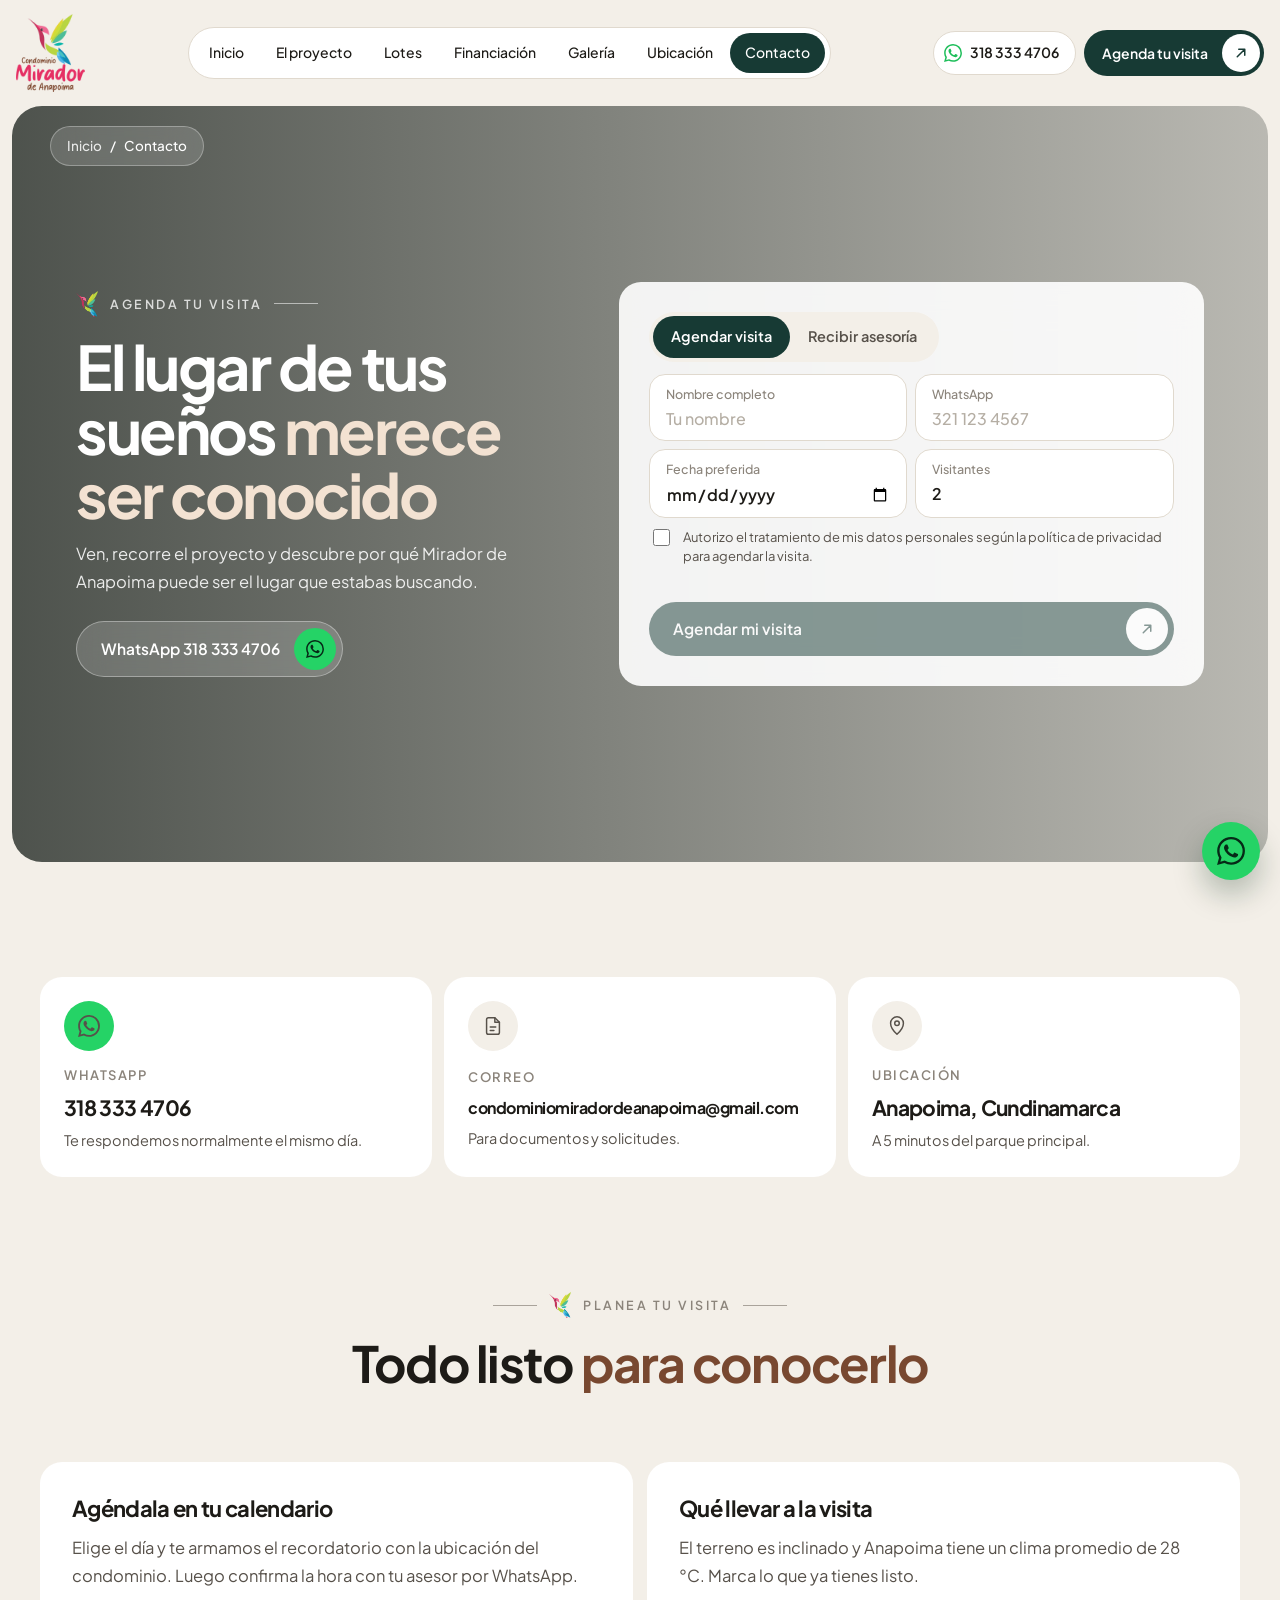
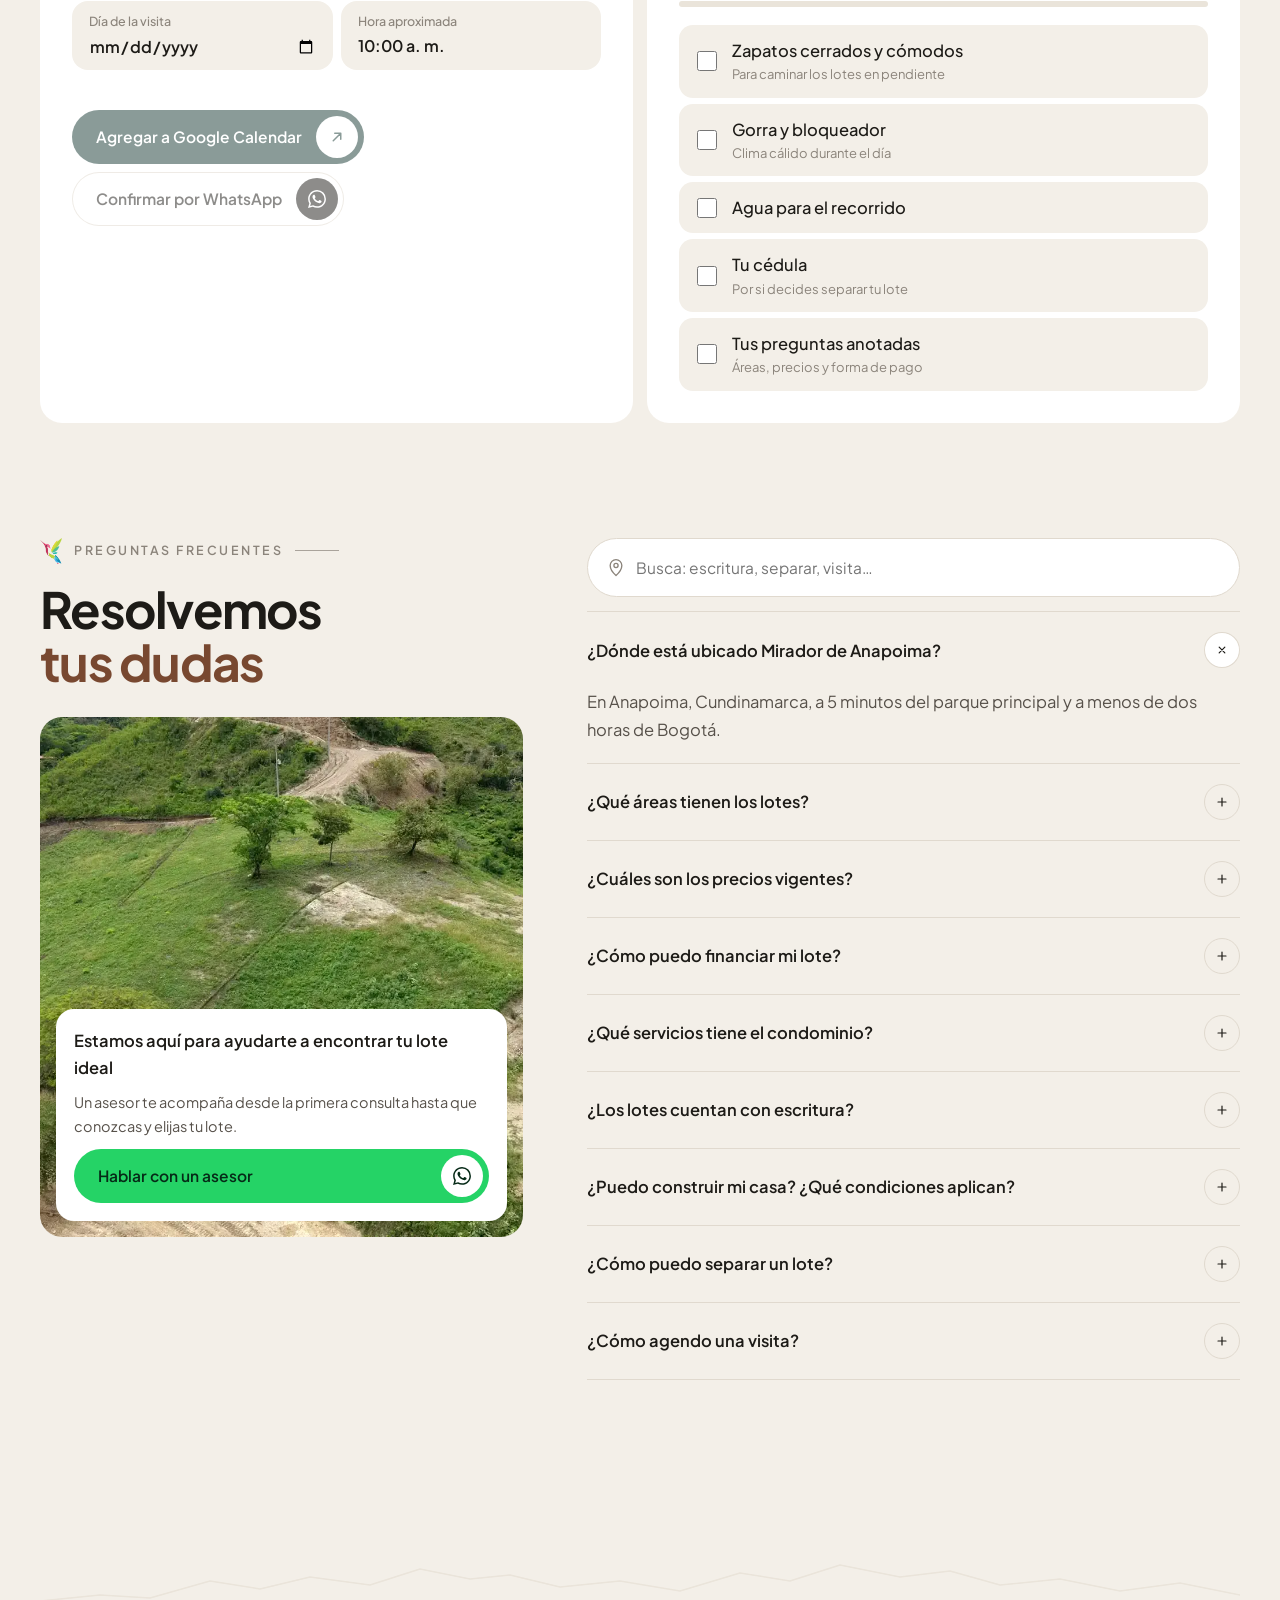
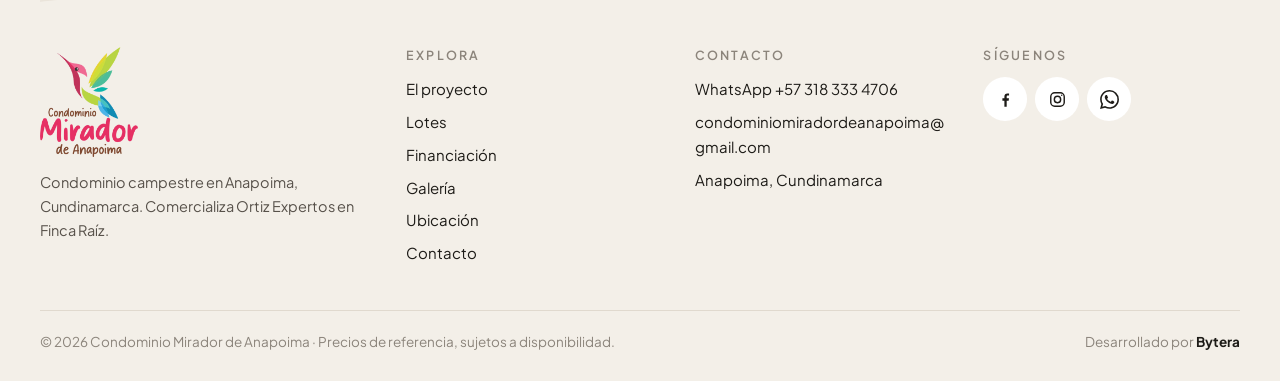
==== commit 83043487: "Animaciones más suaves: inercia en fotos y en el día, fundidos y recorridos cortos Co-Authored-By: C" ====
--- a/contacto.html
+++ b/contacto.html
@@ -142,7 +142,7 @@
       <p class="ceja"><img src="fotos/colibri.png" alt="" width="172" height="200">Preguntas frecuentes</p>
       <h2 id="t-faq">Resolvemos <em>tus dudas</em></h2>
       <div class="asesor">
-        <img data-parallax src="fotos/lote-arboles.webp" alt="" width="1600" height="900" loading="lazy">
+        <img src="fotos/lote-arboles.webp" alt="" width="1600" height="900" loading="lazy">
         <div class="asesor__tarjeta">
           <b>Estamos aquí para ayudarte a encontrar tu lote ideal</b>
           <p>Un asesor te acompaña desde la primera consulta hasta que conozcas y elijas tu lote.</p>
--- a/estilos.css
+++ b/estilos.css
@@ -959,3 +959,51 @@
 
 @media (max-width:720px){.cifras-vidrio .vidrio b{font-size:24px;white-space:nowrap}.cifras-vidrio .vidrio span{font-size:12px}}
 @media (max-width:360px){.cifras-vidrio .vidrio b{font-size:20px}.cifras-vidrio{gap:6px}}
+
+/* ===== Movimiento unificado: recorridos cortos, curvas suaves, fundidos (va al final para mandar) ===== */
+:root{--suave:cubic-bezier(.22,1,.36,1);--vaiven:cubic-bezier(.65,0,.35,1)}
+.entra{animation:entrar-suave 1.4s var(--suave) both;animation-delay:var(--d,0s)}
+@keyframes entrar-suave{from{transform:translateY(14px)}to{transform:none}}
+[data-revelar]{transition:opacity 1.2s var(--suave),transform 1.2s var(--suave);transition-delay:var(--d,0s)}
+[data-revelar].esperando{opacity:0;transform:translateY(18px)}
+::view-transition-old(root){animation:vt-salir-suave .3s ease both}
+::view-transition-new(root){animation:vt-entrar-suave .55s var(--suave) both}
+@keyframes vt-salir-suave{to{opacity:0}}
+@keyframes vt-entrar-suave{from{opacity:0}}
+.cab-envoltura{transition:background .6s var(--suave),box-shadow .6s var(--suave)}
+.cab{transition:padding .6s var(--suave)}
+.cab__logo img{transition:height .6s var(--suave)}
+/* Las fotos con profundidad no llevan transición: el JS ya suaviza el movimiento */
+[data-parallax]{transition:none!important;animation:none!important}
+/* Zoom al pasar el cursor: más corto y más lento */
+.intro__foto:hover img,.tour:hover img,.foto:hover img,.vitrina__item:hover img,.lote-tarjeta:hover .lote-tarjeta__foto img,.carrusel__item:hover img,.bloque:hover,.razon:hover{transform:scale(1.03)}
+.intro__foto img,.tour img,.foto img,.lote-tarjeta__foto img,.carrusel__foto img{transition:transform 1.6s var(--suave)}
+.bloque{transition:transform .9s var(--suave)}
+.bloque:hover{transform:translateY(-3px)}
+.btn__c{transition:transform .6s var(--suave)}
+/* Carrusel centrado: vaivén lento */
+.vitrina__pista{transition:transform 1.3s var(--vaiven)}
+.vitrina__item{transition:transform 1.3s var(--vaiven),opacity 1.3s var(--vaiven)}
+.vitrina__puntos button{transition:width .8s var(--suave),background .6s}
+/* Día en Mirador: las capas siguen al scroll sin transición propia; los textos se funden */
+.dia__capa{transition:none}
+.dia__momento{transform:translateY(12px);transition:opacity .9s var(--suave),transform 1.2s var(--suave)}
+.dia__momento.is-activo{transform:none;transition-delay:.18s}
+.dia__astro{transition:background .8s,box-shadow .8s}
+/* Pasos de compra: dos fotos que se funden */
+.proceso__vista img{position:absolute;inset:0;width:100%;height:100%;object-fit:cover;transition:opacity 1s var(--suave)}
+.proceso__vista img.oculta{opacity:0}
+.proceso__vista img.cambia{opacity:1;transform:none}
+.proceso__texto b,.proceso__texto p{transition:opacity .5s var(--suave)}
+.proceso__texto.cambiando b,.proceso__texto.cambiando p{opacity:0}
+.proceso__lista button{transition:background .5s var(--suave)}
+.proceso__lista button svg{transition:transform .7s var(--suave),background .5s,color .5s}
+/* Línea de pagos y cinta más tranquilas */
+.linea-pagos::after{transition:transform 2.4s var(--suave) .3s}
+.cinta__pista{animation-duration:55s}
+/* Tarjetas apiladas: sin salto al fijarse */
+.pila__tarjeta{will-change:auto}
+.dia__momento{transition:opacity .35s ease,transform .5s ease}
+.dia__momento.is-activo{transition:opacity 1s var(--suave) .32s,transform 1.3s var(--suave) .32s}
+.dia__astro{z-index:1}
+.dia__cab,.dia__textos,.dia__reloj{z-index:3}
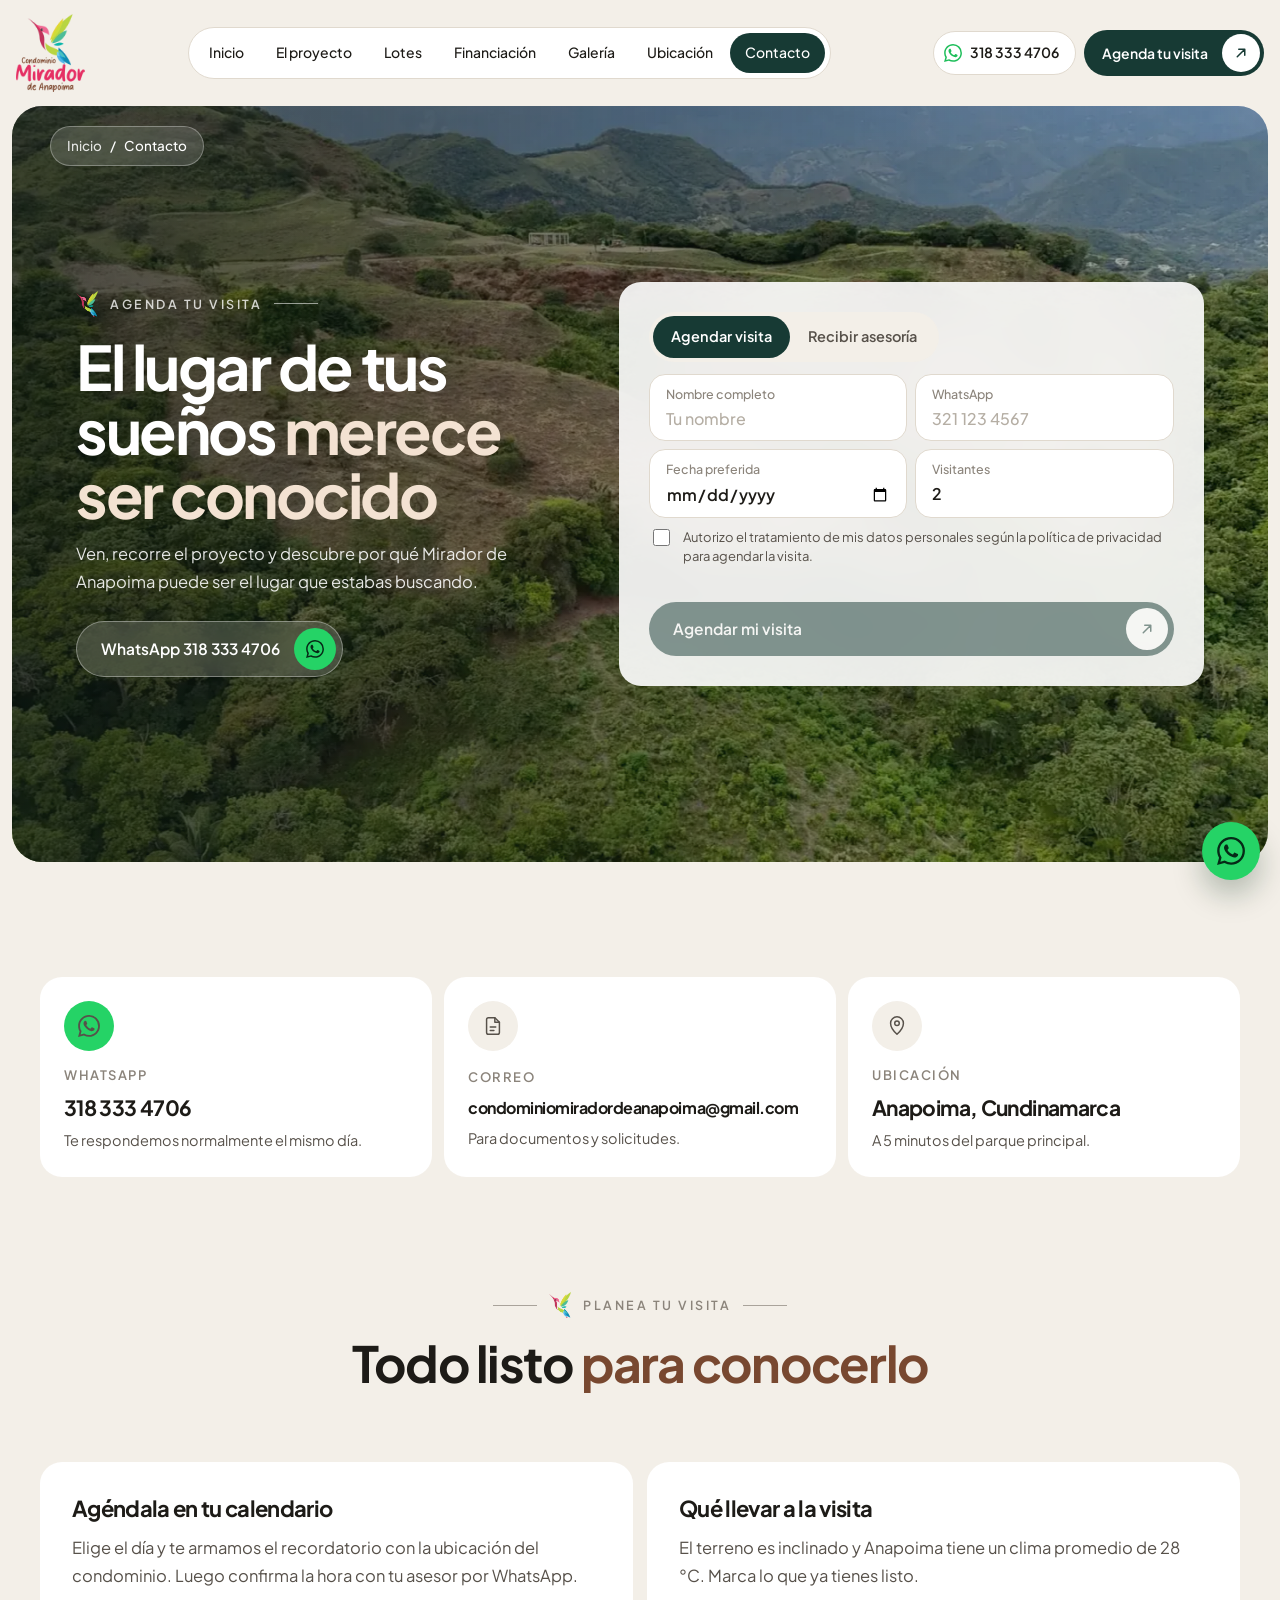
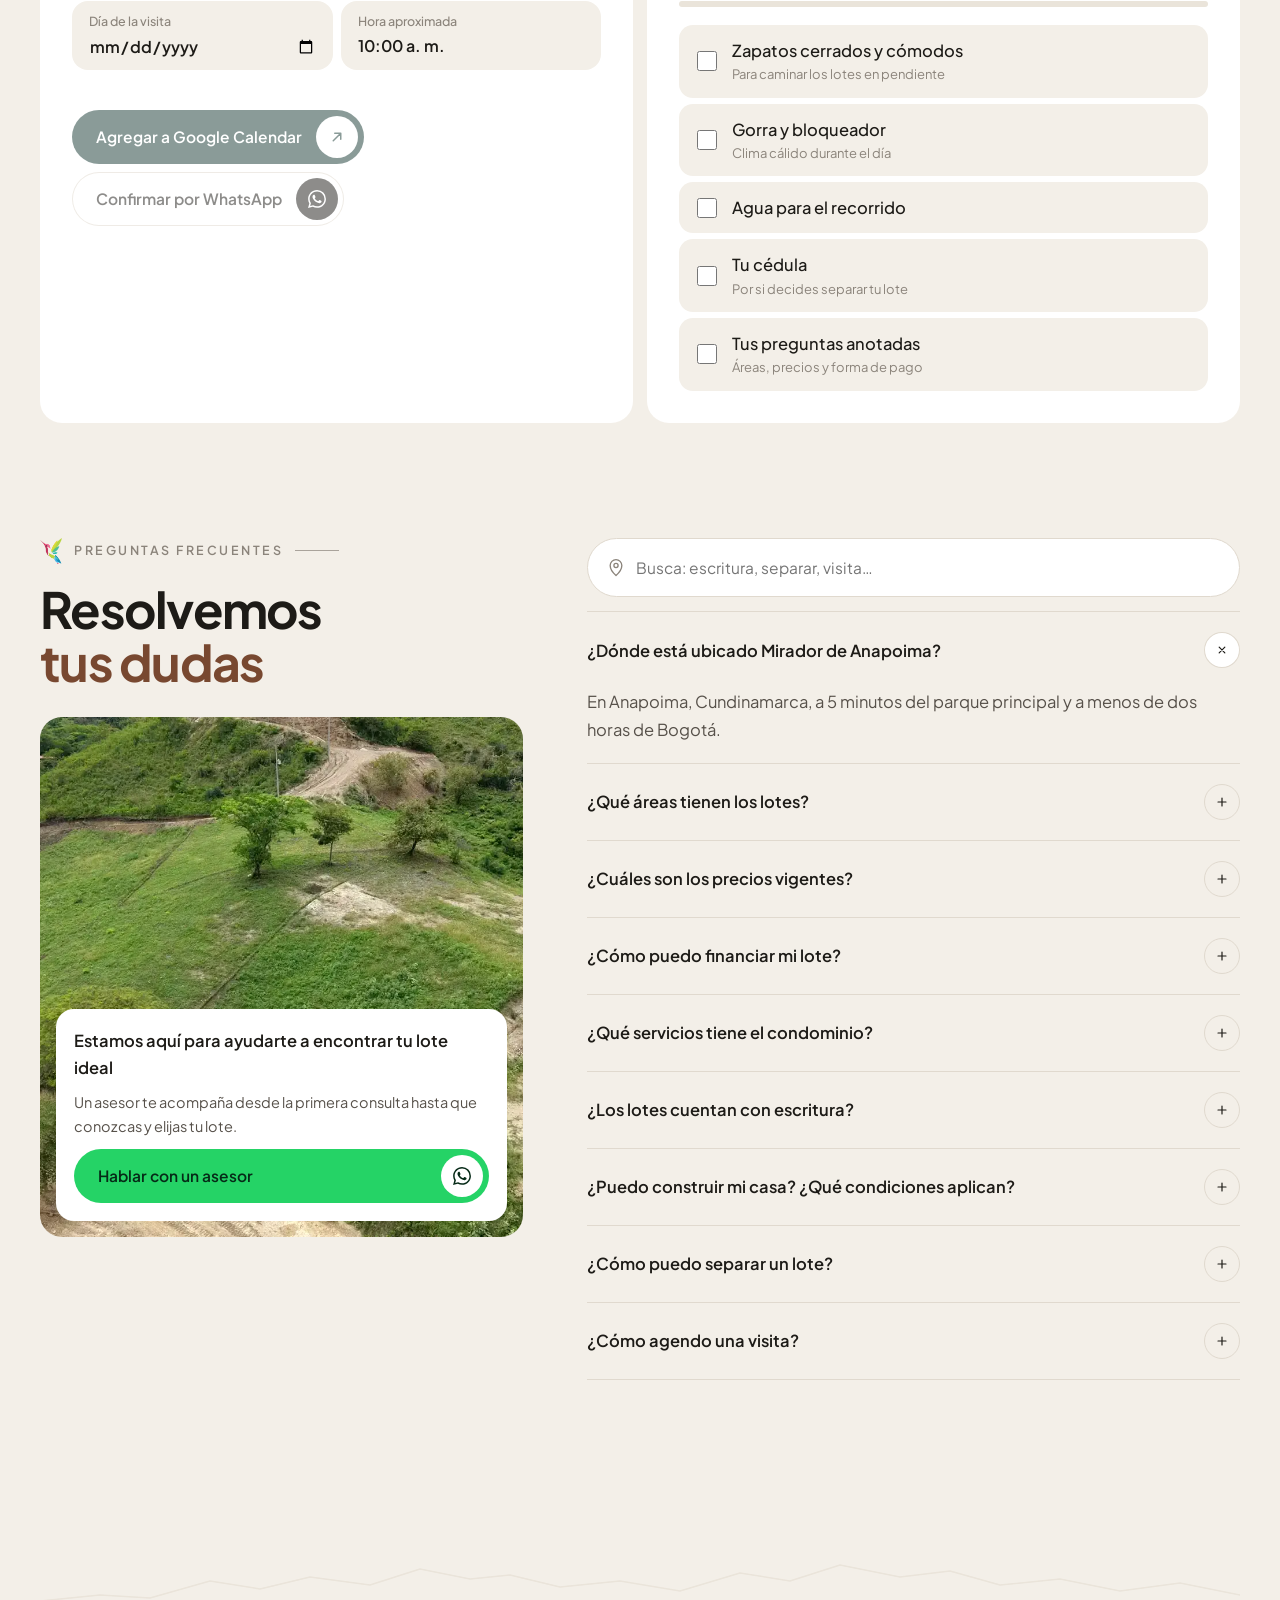
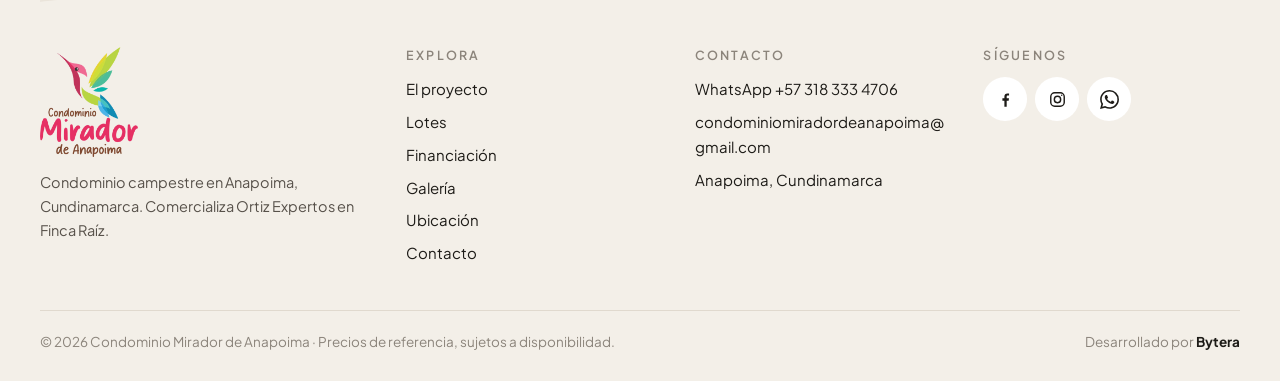
==== commit eaf87b35: "Separacion minima de $5.000.000 (antes $2.000.000) Co-Authored-By: Claude Opus 5.5 <noreply@anthropi" ====
--- a/contacto.html
+++ b/contacto.html
@@ -157,11 +157,11 @@
       <details open><summary>¿Dónde está ubicado Mirador de Anapoima?</summary><p>En Anapoima, Cundinamarca, a 5 minutos del parque principal y a menos de dos horas de Bogotá.</p></details>
       <details><summary>¿Qué áreas tienen los lotes?</summary><p>Los lotes son desde 1.000 m². En el plano de la página de lotes ves el área de cada uno.</p></details>
       <details><summary>¿Cuáles son los precios vigentes?</summary><p>Los lotes están desde $220.000.000. El precio de cada lote te lo confirma tu asesor.</p></details>
-      <details><summary>¿Cómo puedo financiar mi lote?</summary><p>Directo con el proyecto: separas con $2.000.000, completas la cuota inicial de $42.000.000 y pagas el saldo hasta en 12 meses.</p></details>
+      <details><summary>¿Cómo puedo financiar mi lote?</summary><p>Directo con el proyecto: separas desde $5.000.000, completas la cuota inicial de $42.000.000 y pagas el saldo hasta en 12 meses.</p></details>
       <details><summary>¿Qué servicios tiene el condominio?</summary><p>Portería con control de acceso, zonas verdes y paisajismo, y senderos ecológicos.</p></details>
       <details><summary>¿Los lotes cuentan con escritura?</summary><p>Sí. Cada lote se entrega con escritura individual a nombre del comprador.</p></details>
       <details><summary>¿Puedo construir mi casa? ¿Qué condiciones aplican?</summary><p>Sí. Puedes partir de uno de los modelos de casa propuestos por el proyecto y adaptarlo a tu estilo. Tu asesor te explica las condiciones de construcción.</p></details>
-      <details><summary>¿Cómo puedo separar un lote?</summary><p>Con $2.000.000, que se pagan en la cuenta del proyecto. Tu asesor te da los datos y te acompaña en el proceso.</p></details>
+      <details><summary>¿Cómo puedo separar un lote?</summary><p>Con una separación desde $5.000.000, que se paga en la cuenta del proyecto. Tu asesor te da los datos y te acompaña en el proceso.</p></details>
       <details><summary>¿Cómo agendo una visita?</summary><p>Con el formulario de esta página o por WhatsApp. Las visitas son con cita previa; si no puedes venir, te mostramos el proyecto por videollamada.</p></details>
     </div>
     </div>
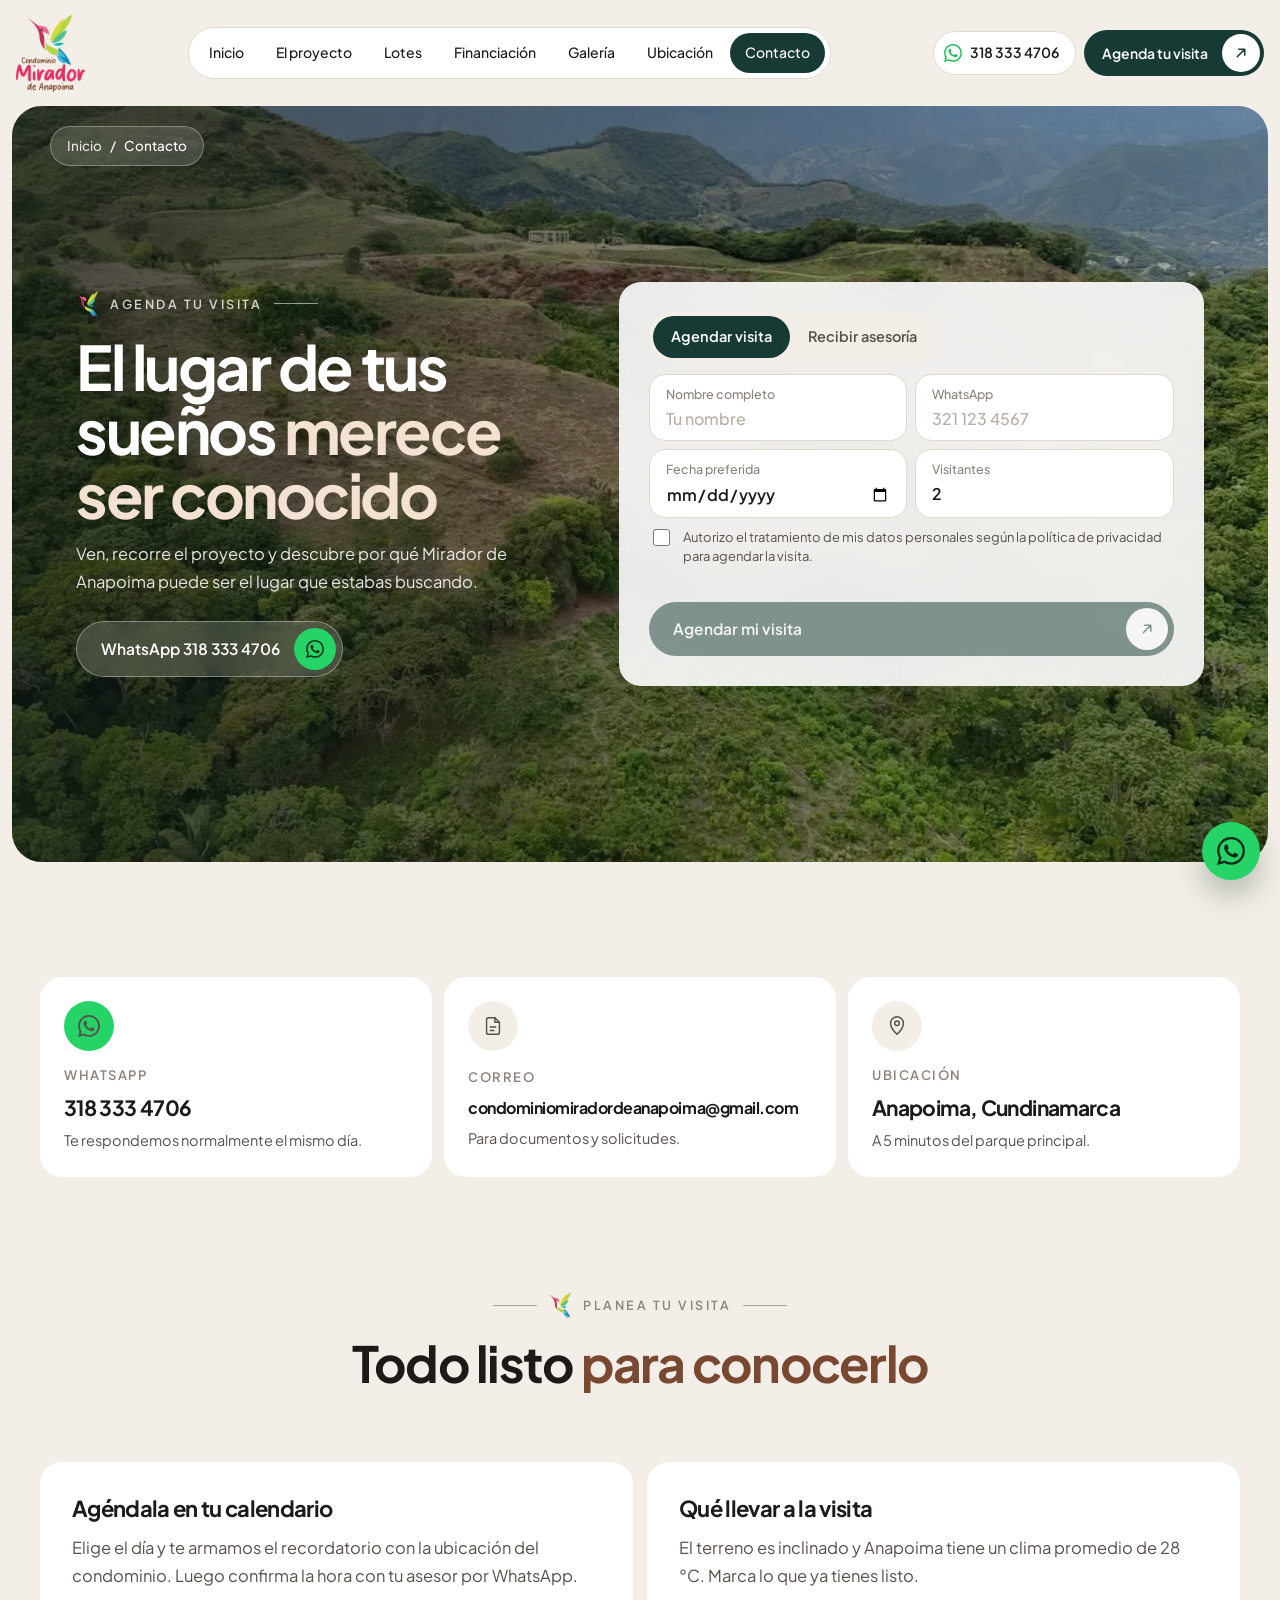
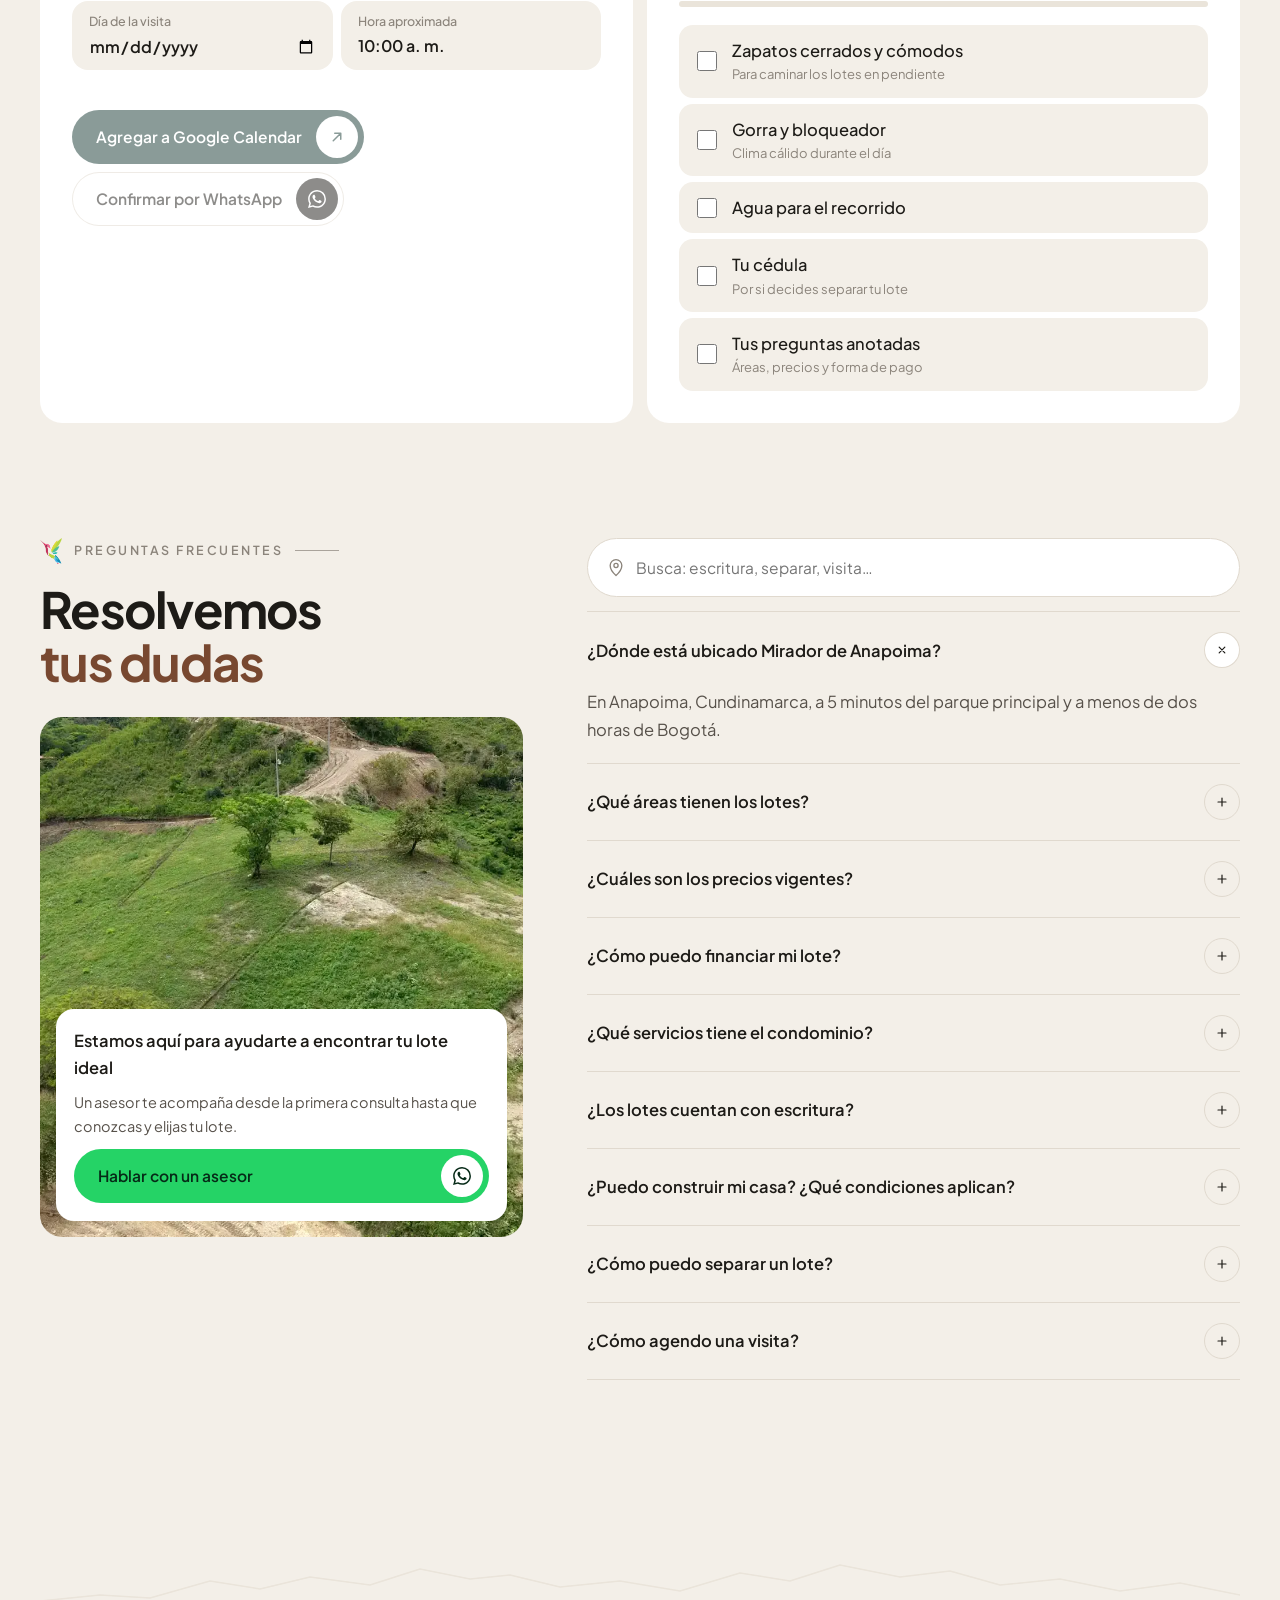
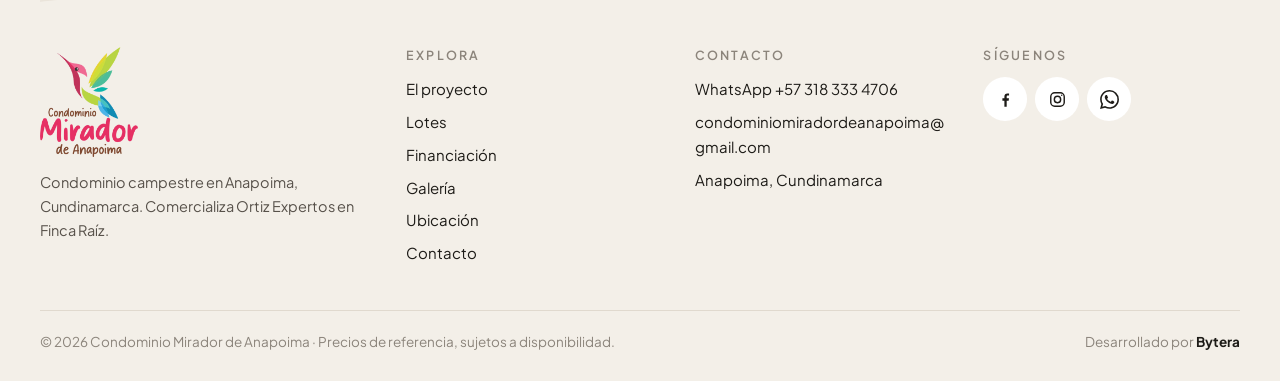
==== commit 2817622c: "Cuota inicial minima de $44.000.000 y saldo hasta en 24 meses Co-Authored-By: Claude Opus 5.5 <norep" ====
--- a/contacto.html
+++ b/contacto.html
@@ -157,7 +157,7 @@
       <details open><summary>¿Dónde está ubicado Mirador de Anapoima?</summary><p>En Anapoima, Cundinamarca, a 5 minutos del parque principal y a menos de dos horas de Bogotá.</p></details>
       <details><summary>¿Qué áreas tienen los lotes?</summary><p>Los lotes son desde 1.000 m². En el plano de la página de lotes ves el área de cada uno.</p></details>
       <details><summary>¿Cuáles son los precios vigentes?</summary><p>Los lotes están desde $220.000.000. El precio de cada lote te lo confirma tu asesor.</p></details>
-      <details><summary>¿Cómo puedo financiar mi lote?</summary><p>Directo con el proyecto: separas desde $5.000.000, completas la cuota inicial de $42.000.000 y pagas el saldo hasta en 12 meses.</p></details>
+      <details><summary>¿Cómo puedo financiar mi lote?</summary><p>Directo con el proyecto: separas desde $5.000.000, completas la cuota inicial, desde $44.000.000, y pagas el saldo hasta en 24 meses.</p></details>
       <details><summary>¿Qué servicios tiene el condominio?</summary><p>Portería con control de acceso, zonas verdes y paisajismo, y senderos ecológicos.</p></details>
       <details><summary>¿Los lotes cuentan con escritura?</summary><p>Sí. Cada lote se entrega con escritura individual a nombre del comprador.</p></details>
       <details><summary>¿Puedo construir mi casa? ¿Qué condiciones aplican?</summary><p>Sí. Puedes partir de uno de los modelos de casa propuestos por el proyecto y adaptarlo a tu estilo. Tu asesor te explica las condiciones de construcción.</p></details>
